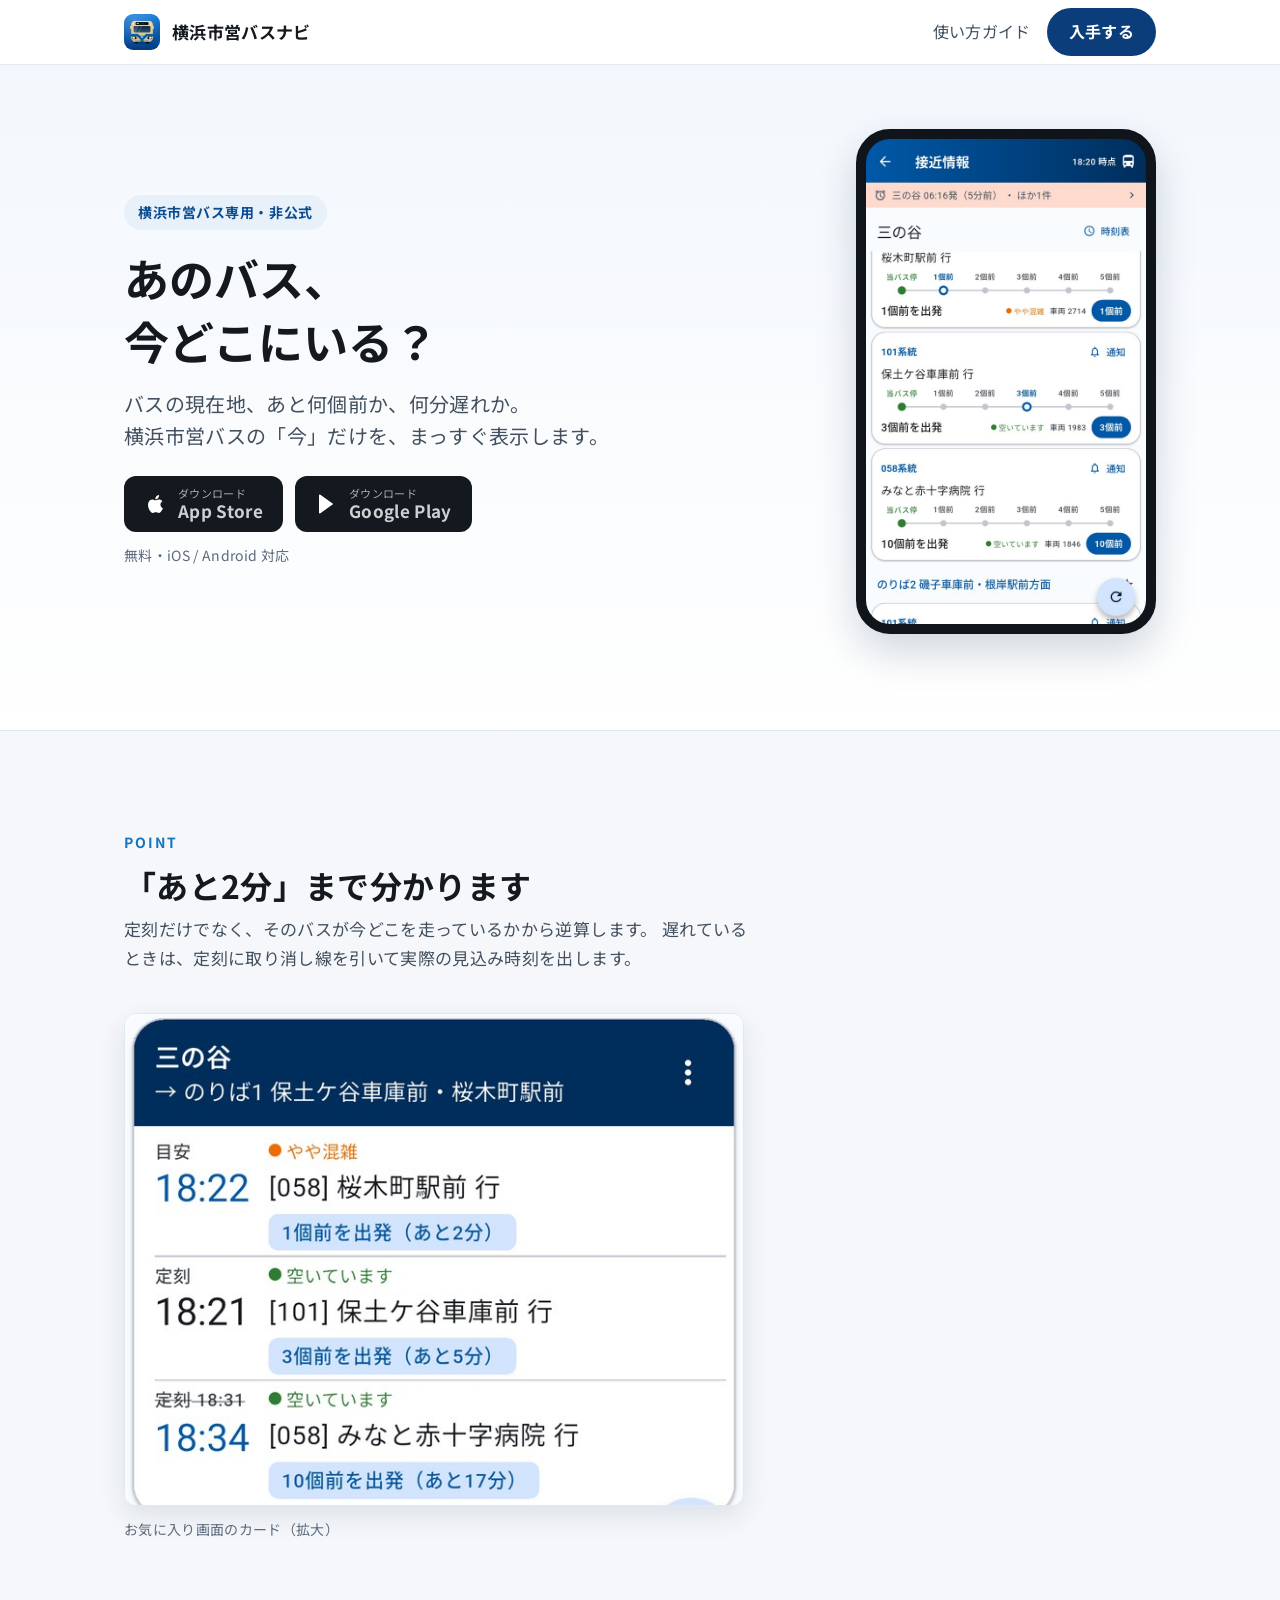
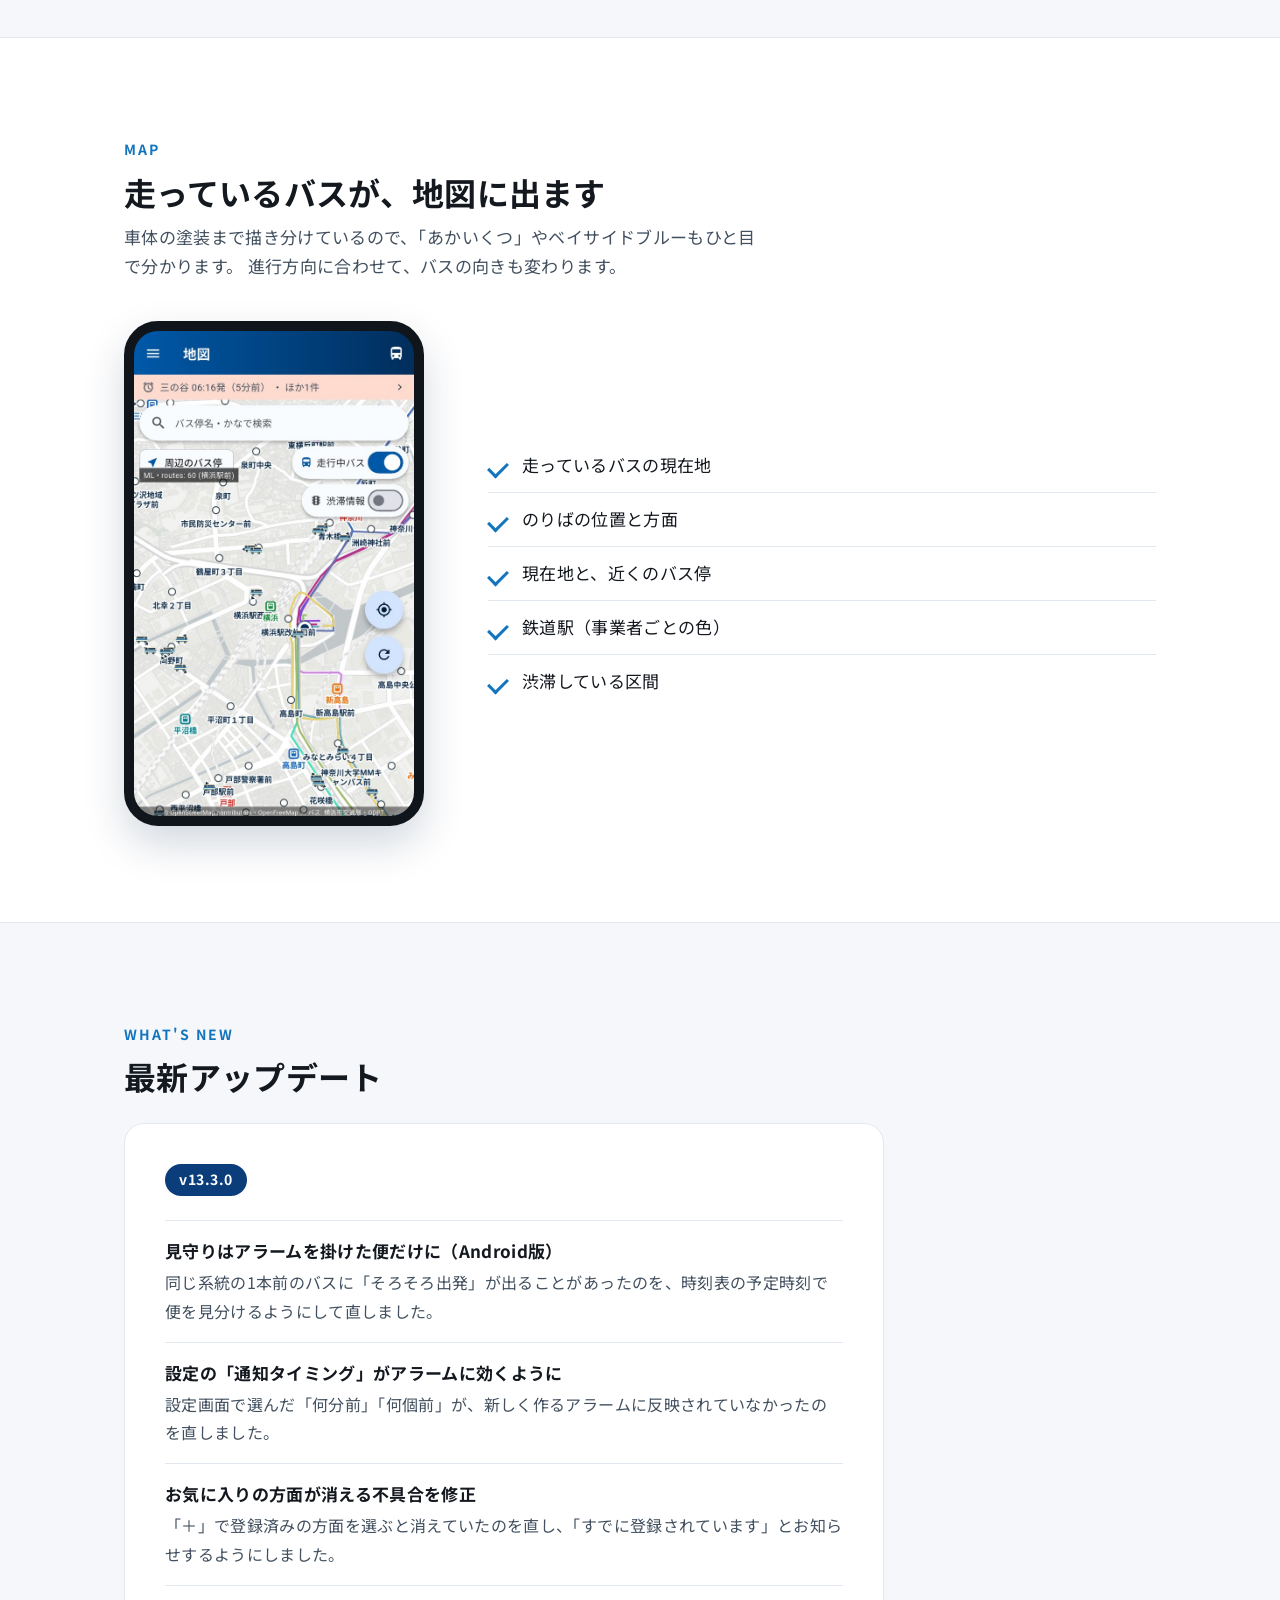
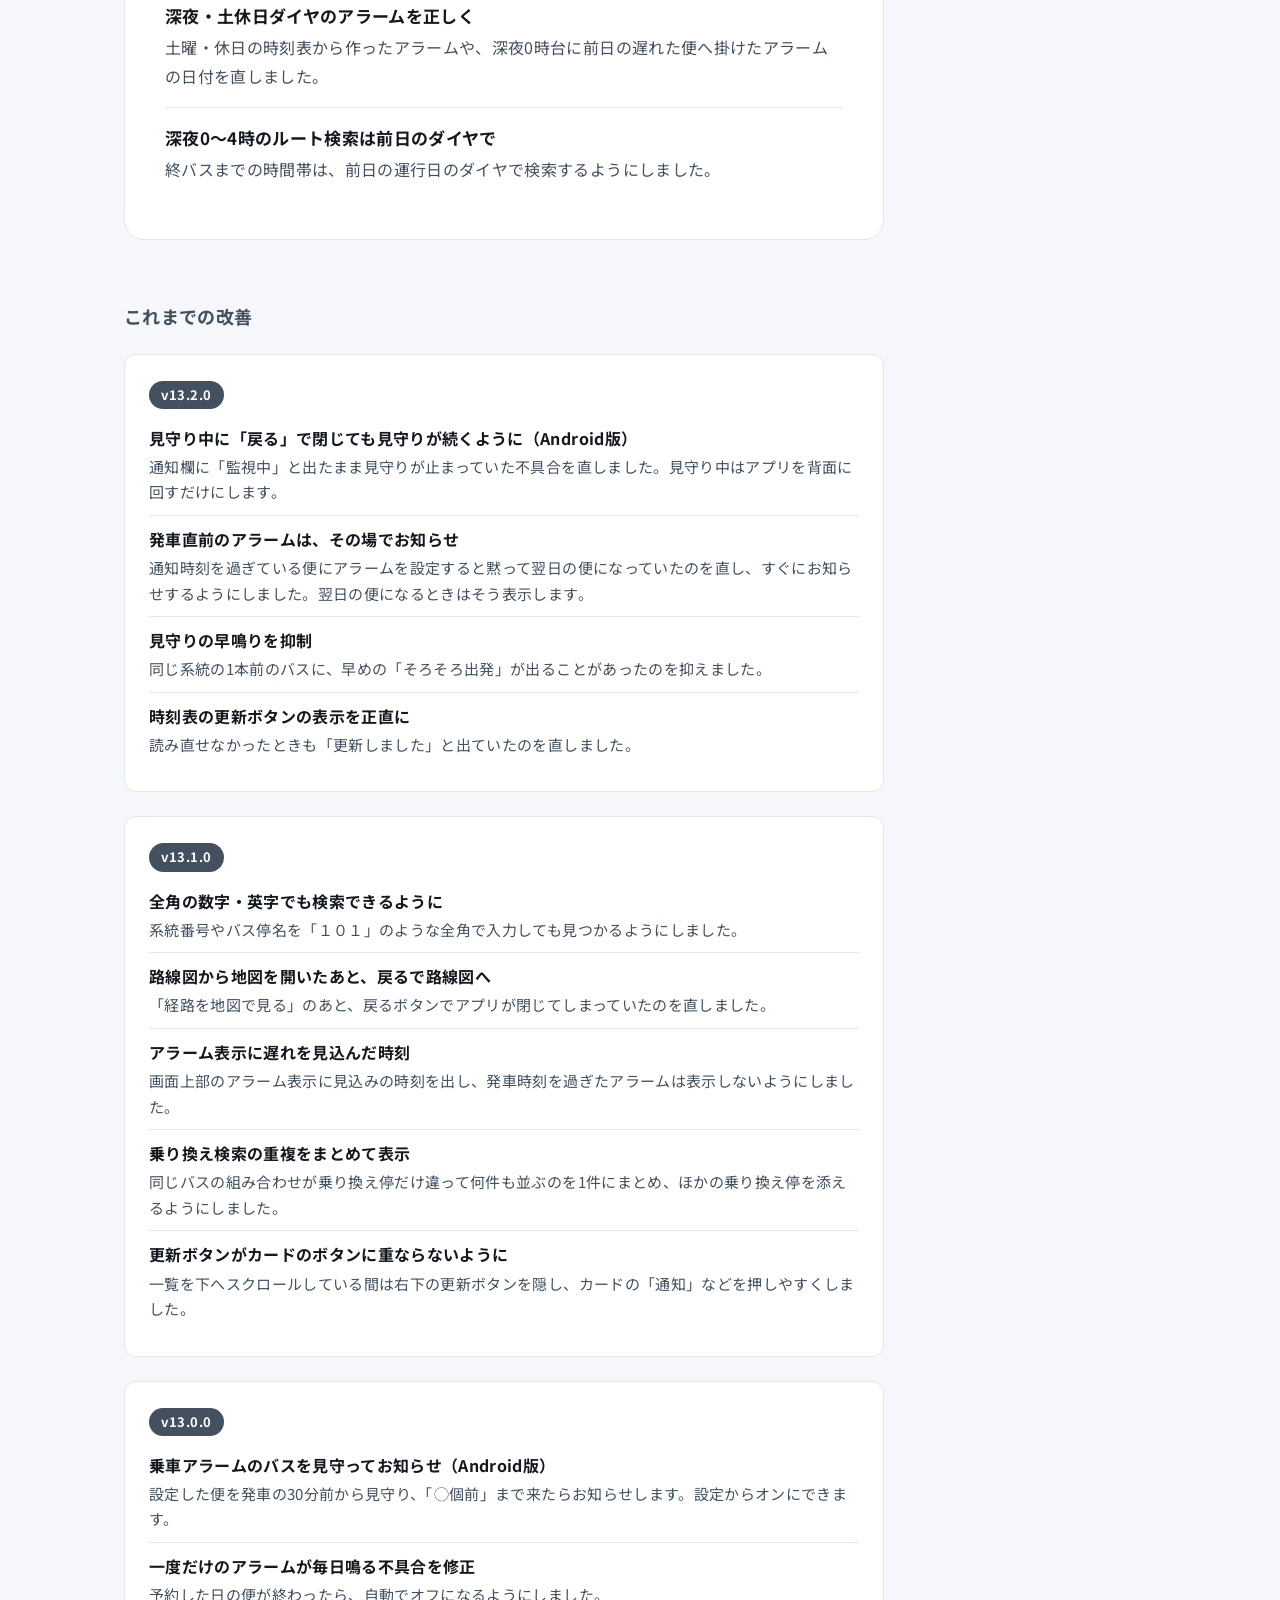
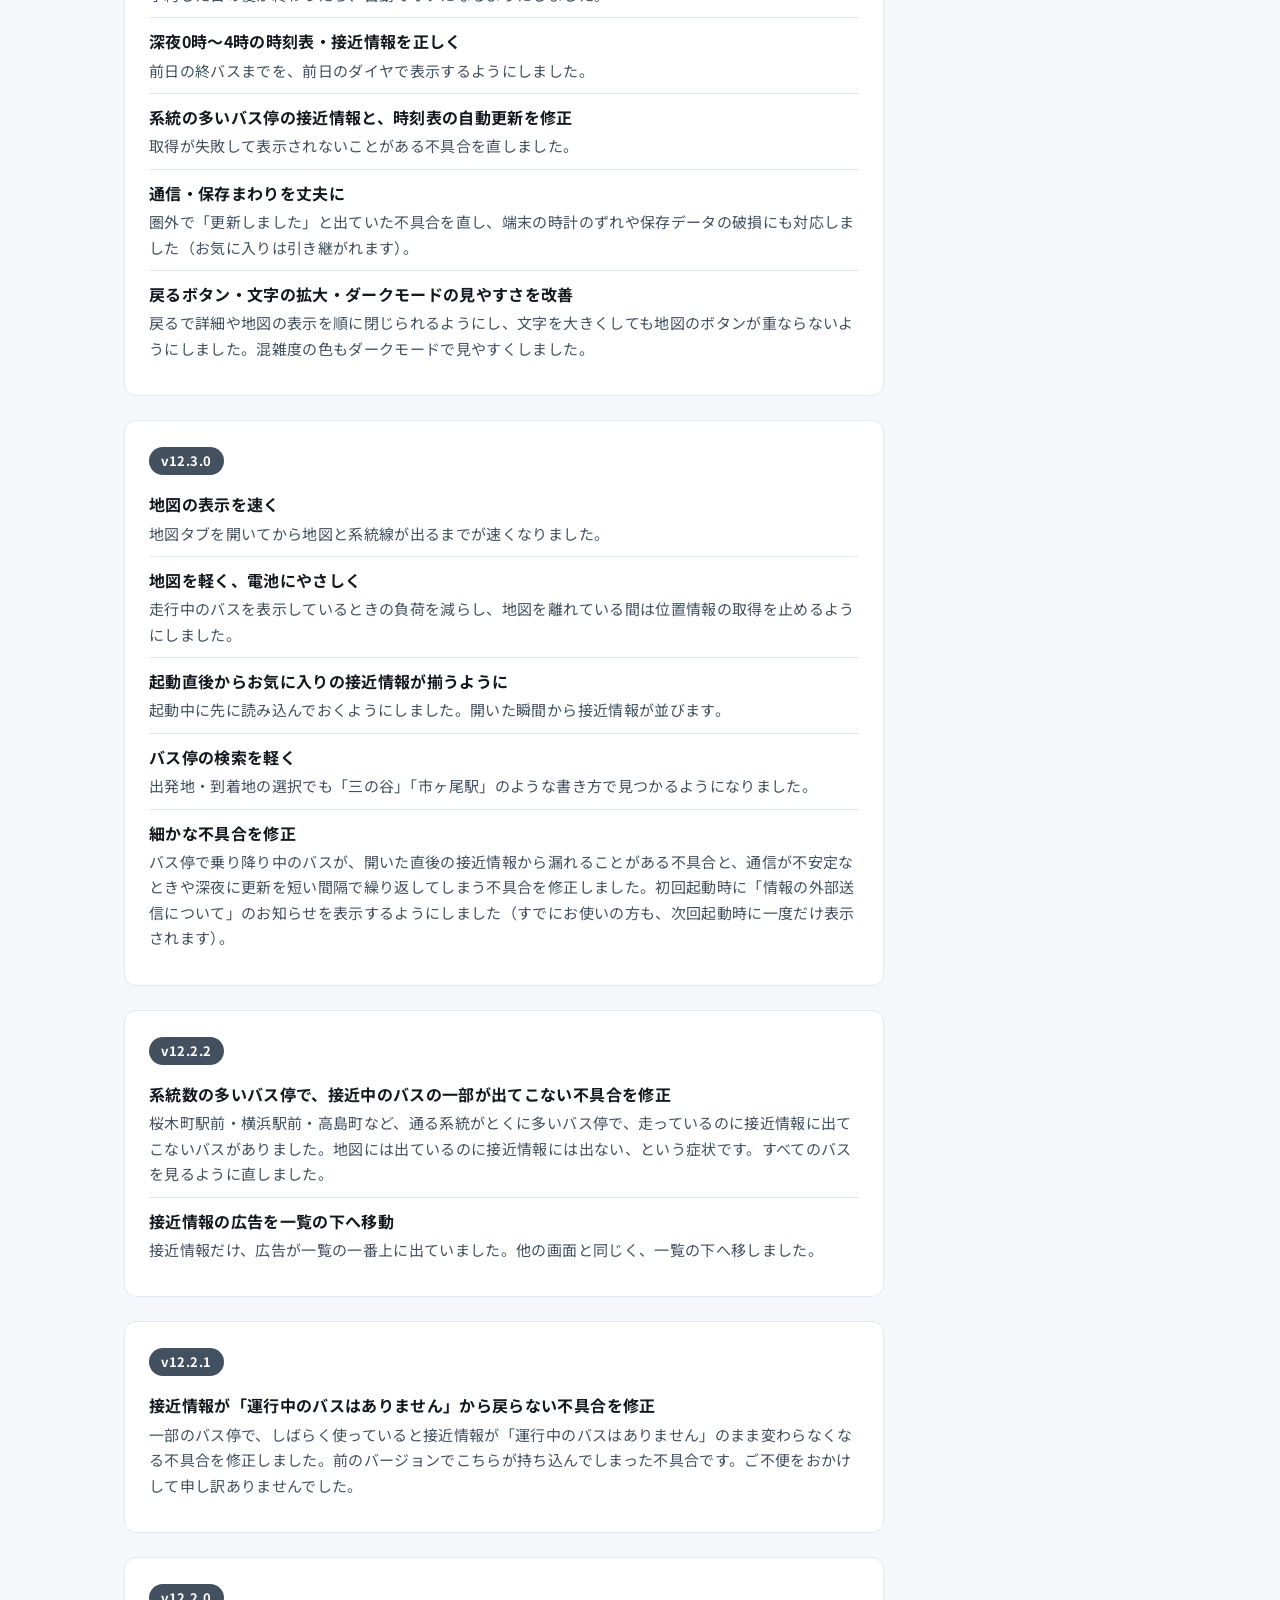
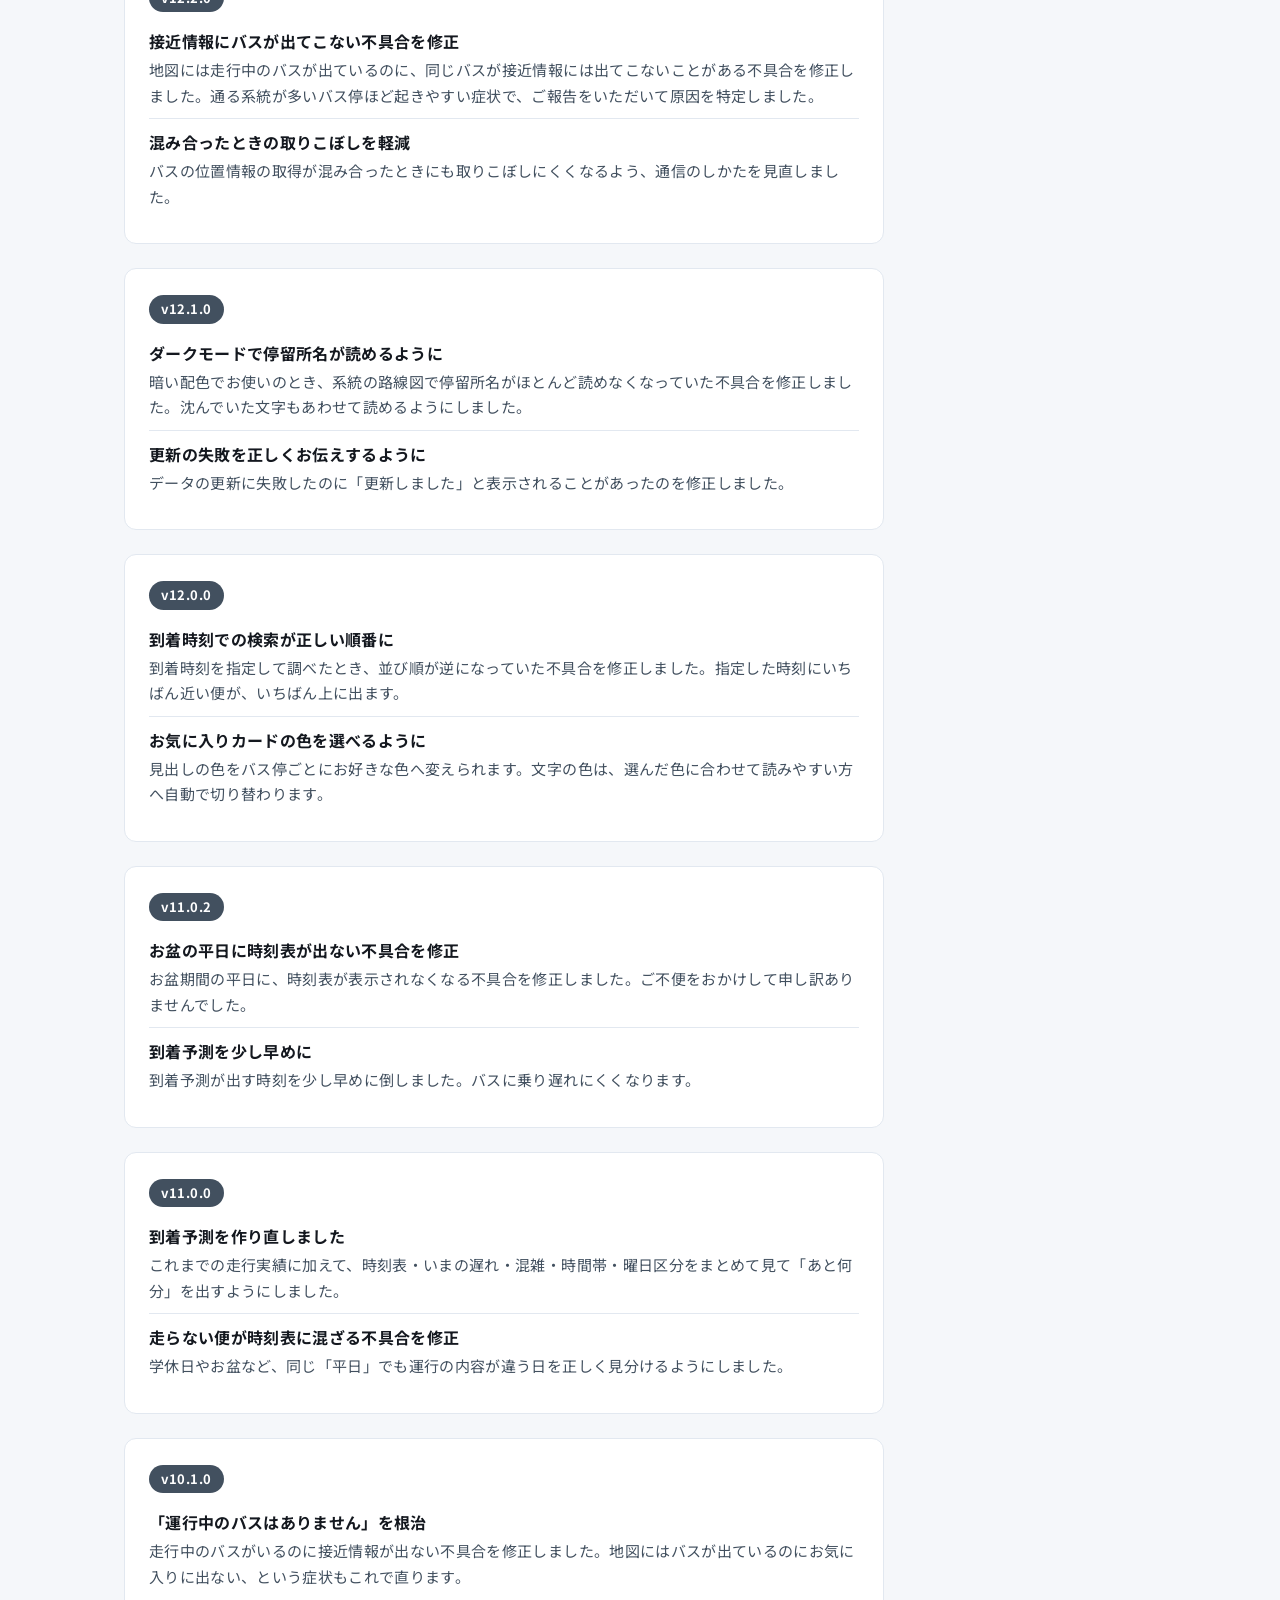
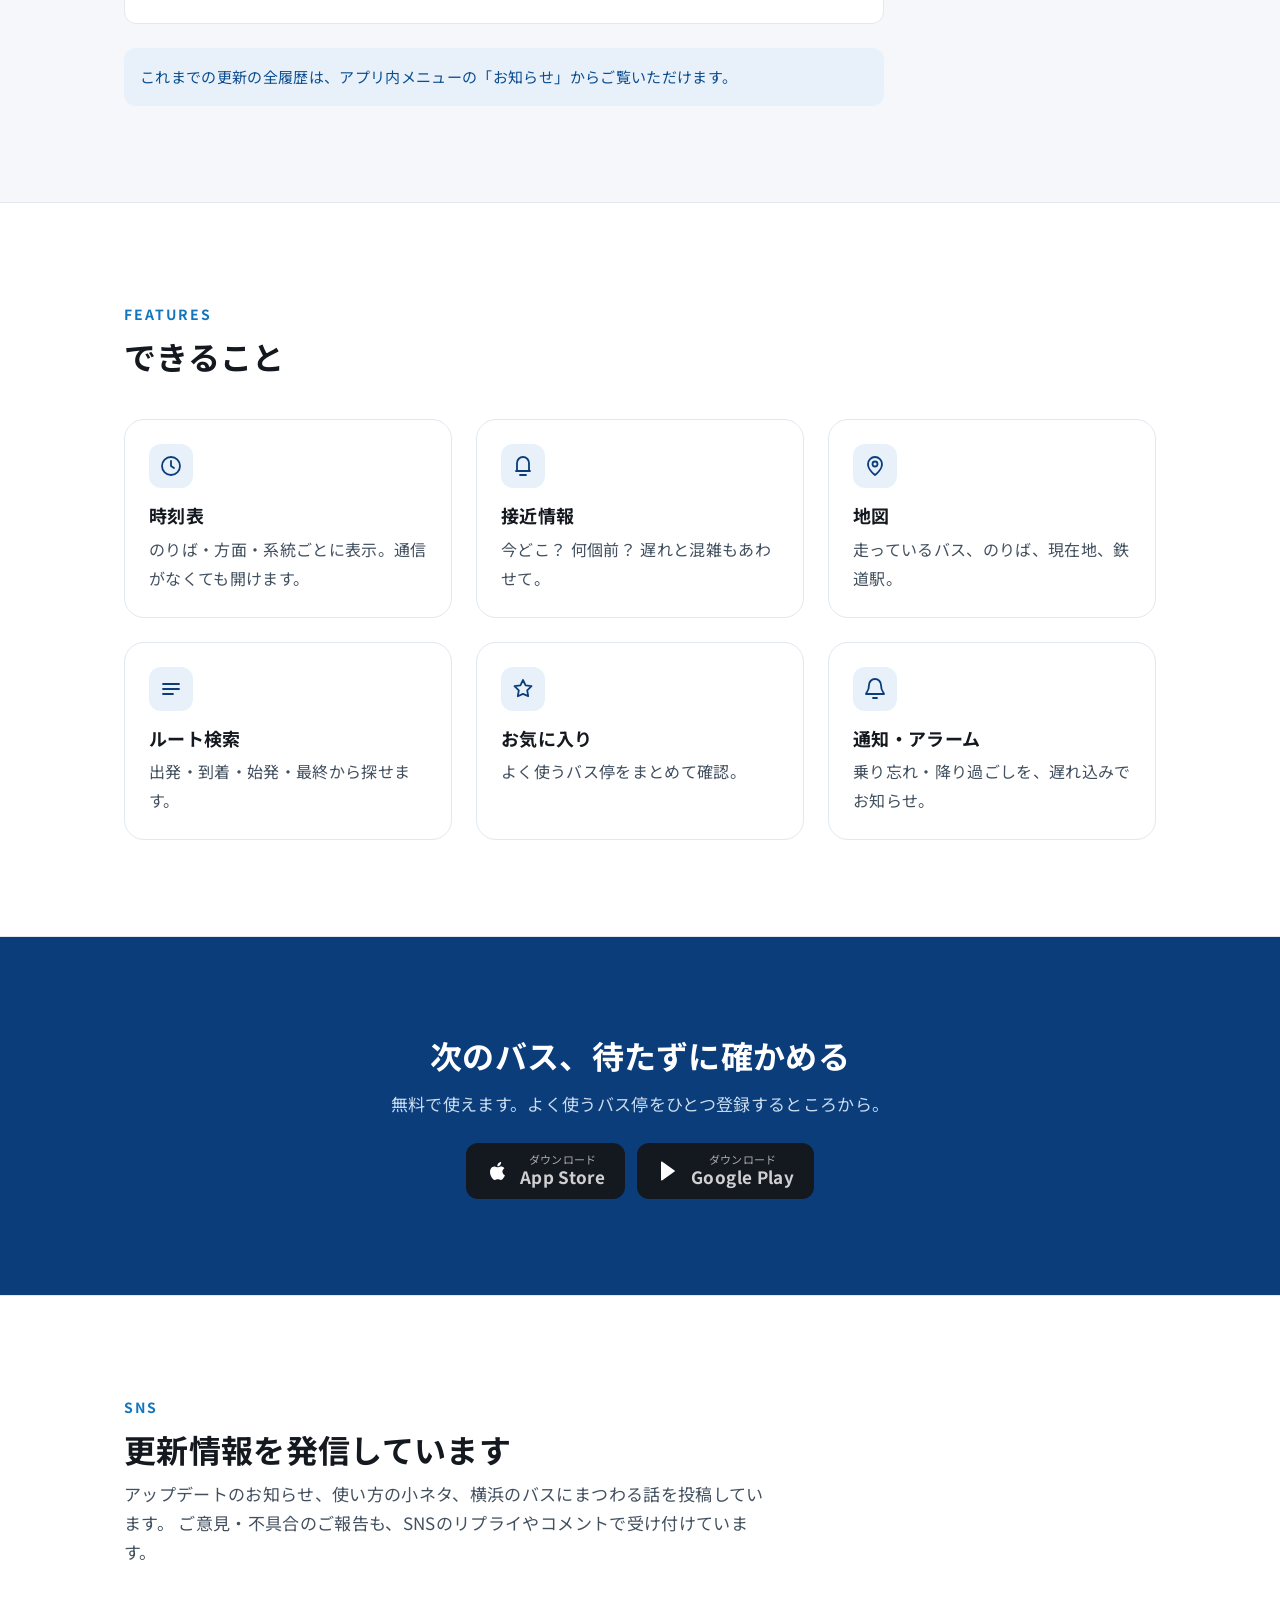
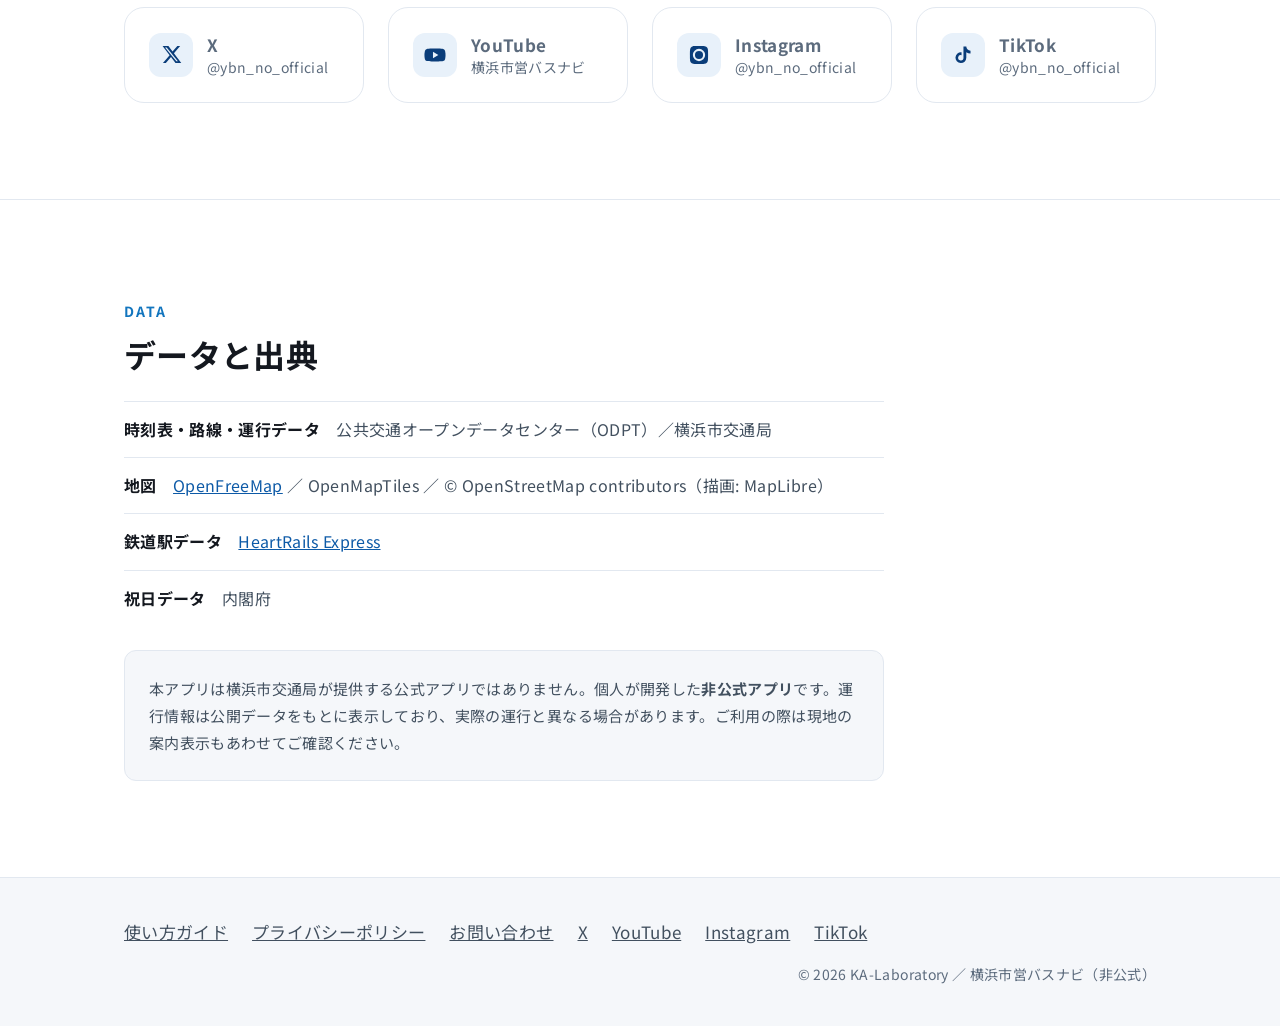
==== yokohamashiei.bus.navi/index.html @ d3100a03 "バスナビのページを /yokohamashiei.bus.navi/ へ移す - yokohamashiei.bus.navi/ に index.html・guide.html・privacy.htm" ====
<!DOCTYPE html>
<html lang="ja">
<head>
<meta charset="utf-8">
<meta name="viewport" content="width=device-width, initial-scale=1">
<title>横浜市営バスナビ（非公式）｜時刻表・接近情報・ルート検索</title>
<meta name="description" content="横浜市営バスに特化した非公式バスナビ。バスが今どこにいるか、あと何個前か、何分遅れかがひと目で分かります。時刻表・接近情報・ルート検索・地図・通知。iOS / Android 対応・無料。">
<meta name="theme-color" content="#0a3d7a">
<meta property="og:type" content="website">
<meta property="og:title" content="横浜市営バスナビ（非公式）">
<meta property="og:description" content="バスが今どこにいるか、あと何個前か、何分遅れか。横浜市営バスに特化した非公式バスナビ。">
<meta property="og:image" content="https://ka-laboratory.github.io/yokohamashiei.bus.navi/icon.png">
<meta property="og:url" content="https://ka-laboratory.github.io/yokohamashiei.bus.navi/">
<link rel="canonical" href="https://ka-laboratory.github.io/yokohamashiei.bus.navi/">
<meta name="twitter:card" content="summary_large_image">
<meta name="twitter:site" content="@ybn_no_official">
<meta name="twitter:title" content="横浜市営バスナビ（非公式）">
<meta name="twitter:description" content="バスが今どこにいるか、あと何個前か、何分遅れか。横浜市営バスに特化した非公式バスナビ。">
<meta name="twitter:image" content="https://ka-laboratory.github.io/yokohamashiei.bus.navi/icon.png">
<link rel="icon" href="icon.png">
<link rel="preconnect" href="https://fonts.googleapis.com">
<link rel="preconnect" href="https://fonts.gstatic.com" crossorigin>
<link href="https://fonts.googleapis.com/css2?family=Noto+Sans+JP:wght@400;700&display=swap" rel="stylesheet">
<style>
:root{
  --navy:#0a3d7a; --navy-d:#062a56; --blue:#1275be; --blue-l:#e8f1fa;
  --cream:#ecdeb6; --amber:#c47a10;
  /* --ink-3 は 14px の補助テキストに使う。#6b7a8c だと薄い背景の上で
     コントラスト比 4.09〜4.39 にしかならず WCAG AA(4.5:1) を満たさなかった。 */
  --ink:#14181f; --ink-2:#42505f; --ink-3:#5c6b7d;
  --bg:#ffffff; --bg-2:#f5f7fa; --line:#e2e8f0;
  --s1:8px; --s2:16px; --s3:24px; --s4:40px; --s5:64px; --s6:96px;
  --r:12px; --r-lg:20px;
  --wrap:1080px;
}
*{box-sizing:border-box;}
html{-webkit-text-size-adjust:100%;}
body{
  margin:0; background:var(--bg); color:var(--ink);
  font-family:'Noto Sans JP',-apple-system,BlinkMacSystemFont,'Hiragino Sans','Yu Gothic UI',sans-serif;
  font-size:17px; line-height:1.7; letter-spacing:.02em;
  font-feature-settings:'palt' 0;
}
img{max-width:100%; height:auto; display:block;}
a{color:#0d5aa7;}
.wrap{max-width:var(--wrap); margin-inline:auto; padding-inline:var(--s3);}
.skip{position:absolute; left:-9999px;}
.skip:focus{left:8px; top:8px; z-index:99; background:#fff; padding:12px 16px; border-radius:8px;}

h1,h2,h3{line-height:1.4; letter-spacing:.01em; margin:0;}
h2{font-size:32px;}
h3{font-size:20px; letter-spacing:.02em;}
p{margin:0;}
.lede{color:var(--ink-2); font-size:17px;}
.eyebrow{
  display:inline-block; font-size:14px; font-weight:700; letter-spacing:.14em;
  color:var(--blue); margin-bottom:var(--s1);
}
section{padding-block:var(--s6);}
section+section{border-top:1px solid var(--line);}

/* header */
.bar{
  position:sticky; top:0; z-index:50; background:rgba(255,255,255,.92);
  backdrop-filter:saturate(180%) blur(12px); border-bottom:1px solid var(--line);
}
.bar .wrap{display:flex; align-items:center; gap:12px; height:64px;}
.bar img{width:36px; height:36px; border-radius:9px;}
.bar b{font-size:17px; letter-spacing:.02em;}
.bar nav{margin-left:auto; display:flex; align-items:center; gap:var(--s2);}
/* :not(.btn) が要る。これが無いと `.bar nav a`（詳細度0,1,2）が
   `.btn`（0,1,0）に勝ってしまい、ボタンの文字が灰色になって
   濃紺の上でコントラスト比1.6:1まで落ちる（読めない＝無効に見える）。 */
.bar nav a:not(.btn){color:var(--ink-2); text-decoration:none; font-size:16px;}
.bar nav a:not(.btn):hover{text-decoration:underline;}
.btn{
  display:inline-flex; align-items:center; justify-content:center; gap:8px;
  min-height:48px; padding:0 22px; border-radius:999px;
  background:var(--navy); color:#fff; text-decoration:none;
  font-weight:700; font-size:16px; letter-spacing:.02em;
}
.btn:hover{background:var(--navy-d);}
.btn.ghost{background:#fff; color:var(--navy); border:2px solid var(--navy);}
.btn.ghost:hover{background:var(--blue-l);}

/* hero */
.hero{background:linear-gradient(180deg,#f3f7fc 0%,#ffffff 100%); padding-block:var(--s5) var(--s6);}
.hero .wrap{display:grid; grid-template-columns:1fr 300px; gap:var(--s5); align-items:center;}
.hero h1{font-size:45px; letter-spacing:0; margin-bottom:var(--s2);}
.hero .sub{font-size:20px; color:var(--ink-2); line-height:1.6;}
.tag{
  display:inline-block; margin-bottom:var(--s2); padding:6px 14px; border-radius:999px;
  background:var(--blue-l); color:#0b4d8f; font-size:14px; font-weight:700; letter-spacing:.04em;
}
.cta{display:flex; flex-wrap:wrap; gap:12px; margin-top:var(--s3);}
.store{
  display:inline-flex; align-items:center; gap:10px; min-height:56px; padding:0 20px;
  background:var(--ink); color:#fff; border-radius:12px; text-decoration:none;
}
.store svg{width:24px; height:24px; fill:currentColor; flex:none;}
.store span{display:block; font-size:11px; opacity:.8; line-height:1.2;}
.store strong{display:block; font-size:17px; line-height:1.3; letter-spacing:.02em;}
.free{margin-top:12px; color:var(--ink-3); font-size:14px;}

/* phone */
.phone{
  border:10px solid #10151c; border-radius:34px; overflow:hidden;
  box-shadow:0 18px 40px rgba(10,40,80,.18); background:#10151c;
}
.phone img{width:100%;}

/* proof (card close-up) */
.proof{background:var(--bg-2);}
.card-shot{margin:var(--s4) 0 0; max-width:620px;}
.card-shot img{border-radius:var(--r); border:1px solid var(--line); box-shadow:0 10px 28px rgba(10,40,80,.10);}
.card-shot figcaption{margin-top:12px; color:var(--ink-3); font-size:14px;}

/* map row */
.map-row{display:grid; grid-template-columns:300px 1fr; gap:var(--s5); align-items:center; margin-top:var(--s4);}
.ticks{margin:0; padding:0; list-style:none;}
.ticks li{position:relative; padding:12px 0 12px 34px; border-bottom:1px solid var(--line); font-size:17px;}
.ticks li:last-child{border-bottom:0;}
.ticks li::before{
  content:''; position:absolute; left:4px; top:19px; width:9px; height:16px;
  border-right:3px solid var(--blue); border-bottom:3px solid var(--blue);
  transform:rotate(45deg);
}

/* new */
.new{background:var(--bg-2);}
.new .card{
  background:#fff; border:1px solid var(--line); border-radius:var(--r-lg);
  padding:var(--s4); max-width:760px;
}
.ver{
  display:inline-block; background:var(--navy); color:#fff; border-radius:999px;
  padding:4px 14px; font-size:14px; font-weight:700; letter-spacing:.04em;
}
.new ul{margin:var(--s3) 0 0; padding:0; list-style:none;}
.new li{padding:var(--s2) 0; border-top:1px solid var(--line);}
.new li b{display:block; font-size:17px; margin-bottom:2px;}
.new li span{color:var(--ink-2); font-size:16px;}
.note{
  margin-top:var(--s3); padding:var(--s2); border-radius:var(--r);
  background:var(--blue-l); color:#0b4d8f; font-size:15px; line-height:1.7;
}

/* past releases — 最新より一段弱く見せる（余白と文字サイズで階層をつくる） */
.past-h{margin:var(--s5) 0 var(--s3); font-size:18px; color:var(--ink-2);}
.past{display:grid; gap:var(--s3); max-width:760px;}
.past-item{background:#fff; border:1px solid var(--line); border-radius:var(--r); padding:var(--s3);}
.ver-sm{font-size:13px; padding:3px 12px; background:var(--ink-2);}
.past ul{margin:var(--s2) 0 0; padding:0; list-style:none;}
.past li{padding:10px 0; border-top:1px solid var(--line);}
.past li:first-child{border-top:0; padding-top:0;}
.past li b{display:block; font-size:16px;}
.past li span{display:block; color:var(--ink-2); font-size:15px; line-height:1.7; margin-top:2px;}

/* features */
.feats{display:grid; grid-template-columns:repeat(3,1fr); gap:var(--s3); margin-top:var(--s4);}
.feat{border:1px solid var(--line); border-radius:var(--r-lg); padding:var(--s3);}
.feat .ic{
  width:44px; height:44px; border-radius:12px; background:var(--blue-l);
  display:grid; place-items:center; margin-bottom:12px;
}
.feat svg{width:24px; height:24px; fill:none; stroke:var(--navy); stroke-width:1.8;
  stroke-linecap:round; stroke-linejoin:round;}
.feat b{display:block; font-size:18px; margin-bottom:4px;}
.feat span{color:var(--ink-2); font-size:16px; line-height:1.7;}

/* sns — auto-fit にしてあるので専用のメディアクエリは要らない
   （4→2→1 列に自然に折り返す）。 */
.sns{
  display:grid; grid-template-columns:repeat(auto-fit,minmax(230px,1fr));
  gap:var(--s3); margin-top:var(--s4);
}
.sns a{
  display:flex; align-items:center; gap:14px; min-height:88px;
  border:1px solid var(--line); border-radius:var(--r-lg); padding:var(--s3);
  background:#fff; text-decoration:none; color:var(--ink);
}
.sns a:hover{background:var(--blue-l); border-color:var(--navy);}
.sns .ic{
  width:44px; height:44px; border-radius:12px; background:var(--blue-l);
  display:grid; place-items:center; flex:none;
}
.sns a:hover .ic{background:#fff;}
.sns svg{width:22px; height:22px; fill:var(--navy);}
.sns b{display:block; font-size:17px; letter-spacing:.02em;}
.sns span{display:block; color:var(--ink-3); font-size:14px; line-height:1.5;}

/* closing cta */
.closing{background:var(--navy); color:#fff; text-align:center;}
.closing h2{font-size:32px;}
.closing .lede{color:#c9dcf0;}

/* data */
.data ul{margin:var(--s3) 0 0; padding:0; list-style:none; max-width:760px;}
.data li{padding:14px 0; border-top:1px solid var(--line); color:var(--ink-2); font-size:16px;}
.data li b{color:var(--ink); font-weight:700;}

.disclaimer{
  margin-top:var(--s3); padding:var(--s3); border-radius:var(--r);
  border:1px solid var(--line); background:var(--bg-2);
  color:var(--ink-2); font-size:15px; line-height:1.8; max-width:760px;
}
footer{background:var(--bg-2); border-top:1px solid var(--line); padding-block:var(--s4);}
footer .wrap{display:flex; flex-wrap:wrap; gap:var(--s2) var(--s3); align-items:center;}
footer a{color:var(--ink-2);}
footer small{color:var(--ink-3); margin-left:auto; font-size:14px;}

@media (max-width:860px){
  body{font-size:16px;}
  h2{font-size:26px;}
  section{padding-block:var(--s5);}
  .hero .wrap{grid-template-columns:1fr; gap:var(--s4);}
  .hero h1{font-size:32px;}
  .hero .sub{font-size:17px;}
  .hero .phone{max-width:280px; margin-inline:auto;}
  .feats{grid-template-columns:1fr;}
  .map-row{grid-template-columns:1fr; gap:var(--s3);}
  .map-row .phone{max-width:280px; margin-inline:auto;}
  .bar nav a.hide-sm{display:none;}
  .new .card{padding:var(--s3);}
  footer small{margin-left:0; width:100%;}
}
/* フェードは「JSが動いたときだけ」の上乗せにする。
   最初から opacity:0 にすると、JSが失敗した端末で中身が永久に見えなくなる。 */
@media (prefers-reduced-motion:no-preference){
  html.js .reveal{opacity:0; transform:translateY(12px); transition:opacity .5s ease, transform .5s ease;}
  html.js .reveal.in{opacity:1; transform:none;}
}
</style>
</head>
<body>
<a class="skip" href="#main">本文へ移動</a>

<header class="bar">
  <div class="wrap">
    <img src="icon.png" alt="">
    <b>横浜市営バスナビ</b>
    <nav>
      <a class="hide-sm" href="guide.html">使い方ガイド</a>
      <a class="btn" href="#get">入手する</a>
    </nav>
  </div>
</header>

<main id="main">

<section class="hero">
  <div class="wrap">
    <div>
      <span class="tag">横浜市営バス専用・非公式</span>
      <h1>あのバス、<br>今どこにいる？</h1>
      <p class="sub">バスの現在地、あと何個前か、何分遅れか。<br>横浜市営バスの「今」だけを、まっすぐ表示します。</p>
      <div class="cta" id="get">
        <a class="store" href="https://apps.apple.com/jp/app/id6786124457">
          <svg viewBox="0 0 24 24"><path d="M16.4 12.7c0-2.3 1.9-3.4 2-3.5-1.1-1.6-2.8-1.8-3.4-1.8-1.4-.1-2.8.9-3.5.9s-1.8-.9-3-.8c-1.5 0-2.9.9-3.7 2.3-1.6 2.7-.4 6.8 1.1 9 .8 1.1 1.7 2.3 2.9 2.2 1.2 0 1.6-.7 3-.7s1.8.7 3 .7c1.3 0 2.1-1.1 2.8-2.2.9-1.3 1.3-2.5 1.3-2.6 0 0-2.5-1-2.5-3.5zM14.2 5.9c.6-.8 1-1.9.9-3-.9 0-2.1.6-2.7 1.4-.6.7-1.1 1.8-1 2.9 1 .1 2.1-.5 2.8-1.3z"/></svg>
          <span class="t"><span>ダウンロード</span><strong>App Store</strong></span>
        </a>
        <a class="store" href="https://play.google.com/store/apps/details?id=com.yokohamashieibusnavi.app">
          <svg viewBox="0 0 24 24"><path d="M4 3.2v17.6c0 .5.5.9 1 .6l12.6-8.8c.4-.3.4-.9 0-1.2L5 2.6c-.5-.3-1 .1-1 .6z"/></svg>
          <span class="t"><span>ダウンロード</span><strong>Google Play</strong></span>
        </a>
      </div>
      <p class="free">無料・iOS / Android 対応</p>
    </div>
    <div class="phone">
      <img src="shots/approach_live.jpg" width="640" height="1108" fetchpriority="high"
           alt="接近情報の画面。三の谷バス停に向かう101系統・058系統のバスが、あと何個前かと混雑状況とともに並んでいる。">
    </div>
  </div>
</section>

<section class="proof">
  <div class="wrap">
    <span class="eyebrow">POINT</span>
    <h2>「あと2分」まで分かります</h2>
    <p class="lede" style="margin-top:8px; max-width:640px;">
      定刻だけでなく、そのバスが今どこを走っているかから逆算します。
      遅れているときは、定刻に取り消し線を引いて実際の見込み時刻を出します。
    </p>
    <figure class="card-shot reveal">
      <img src="shots/favorites.jpg" width="640" height="508"
        alt="お気に入りカードの拡大。目安18時22分の桜木町駅前行きは1個前を出発してあと2分、定刻18時31分のみなと赤十字病院行きは取り消し線が引かれ18時34分と表示されている。">
      <figcaption>お気に入り画面のカード（拡大）</figcaption>
    </figure>
  </div>
</section>

<section>
  <div class="wrap">
    <span class="eyebrow">MAP</span>
    <h2>走っているバスが、地図に出ます</h2>
    <p class="lede" style="margin-top:8px; max-width:640px;">
      車体の塗装まで描き分けているので、「あかいくつ」やベイサイドブルーもひと目で分かります。
      進行方向に合わせて、バスの向きも変わります。
    </p>
    <div class="map-row">
      <div class="phone reveal"><img src="shots/map.jpg" width="640" height="1108"
        alt="地図画面。横浜駅からみなとみらい周辺の地図に、走行中の横浜市営バスが車体の塗装つきで並んでいる。"></div>
      <ul class="ticks">
        <li>走っているバスの現在地</li>
        <li>のりばの位置と方面</li>
        <li>現在地と、近くのバス停</li>
        <li>鉄道駅（事業者ごとの色）</li>
        <li>渋滞している区間</li>
      </ul>
    </div>
  </div>
</section>

<section class="new">
  <div class="wrap">
    <span class="eyebrow">WHAT'S NEW</span>
    <h2>最新アップデート</h2>
    <div class="card reveal" style="margin-top:var(--s3);">
      <span class="ver">v13.3.0</span>
      <ul>
        <li><b>見守りはアラームを掛けた便だけに（Android版）</b><span>同じ系統の1本前のバスに「そろそろ出発」が出ることがあったのを、時刻表の予定時刻で便を見分けるようにして直しました。</span></li>
        <li><b>設定の「通知タイミング」がアラームに効くように</b><span>設定画面で選んだ「何分前」「何個前」が、新しく作るアラームに反映されていなかったのを直しました。</span></li>
        <li><b>お気に入りの方面が消える不具合を修正</b><span>「＋」で登録済みの方面を選ぶと消えていたのを直し、「すでに登録されています」とお知らせするようにしました。</span></li>
        <li><b>深夜・土休日ダイヤのアラームを正しく</b><span>土曜・休日の時刻表から作ったアラームや、深夜0時台に前日の遅れた便へ掛けたアラームの日付を直しました。</span></li>
        <li><b>深夜0〜4時のルート検索は前日のダイヤで</b><span>終バスまでの時間帯は、前日の運行日のダイヤで検索するようにしました。</span></li>
      </ul>
    </div>

    <h3 class="past-h">これまでの改善</h3>
    <div class="past reveal">
      <div class="past-item">
        <span class="ver ver-sm">v13.2.0</span>
        <ul>
          <li><b>見守り中に「戻る」で閉じても見守りが続くように（Android版）</b><span>通知欄に「監視中」と出たまま見守りが止まっていた不具合を直しました。見守り中はアプリを背面に回すだけにします。</span></li>
          <li><b>発車直前のアラームは、その場でお知らせ</b><span>通知時刻を過ぎている便にアラームを設定すると黙って翌日の便になっていたのを直し、すぐにお知らせするようにしました。翌日の便になるときはそう表示します。</span></li>
          <li><b>見守りの早鳴りを抑制</b><span>同じ系統の1本前のバスに、早めの「そろそろ出発」が出ることがあったのを抑えました。</span></li>
          <li><b>時刻表の更新ボタンの表示を正直に</b><span>読み直せなかったときも「更新しました」と出ていたのを直しました。</span></li>
        </ul>
      </div>
      <div class="past-item">
        <span class="ver ver-sm">v13.1.0</span>
        <ul>
          <li><b>全角の数字・英字でも検索できるように</b><span>系統番号やバス停名を「１０１」のような全角で入力しても見つかるようにしました。</span></li>
          <li><b>路線図から地図を開いたあと、戻るで路線図へ</b><span>「経路を地図で見る」のあと、戻るボタンでアプリが閉じてしまっていたのを直しました。</span></li>
          <li><b>アラーム表示に遅れを見込んだ時刻</b><span>画面上部のアラーム表示に見込みの時刻を出し、発車時刻を過ぎたアラームは表示しないようにしました。</span></li>
          <li><b>乗り換え検索の重複をまとめて表示</b><span>同じバスの組み合わせが乗り換え停だけ違って何件も並ぶのを1件にまとめ、ほかの乗り換え停を添えるようにしました。</span></li>
          <li><b>更新ボタンがカードのボタンに重ならないように</b><span>一覧を下へスクロールしている間は右下の更新ボタンを隠し、カードの「通知」などを押しやすくしました。</span></li>
        </ul>
      </div>
      <div class="past-item">
        <span class="ver ver-sm">v13.0.0</span>
        <ul>
          <li><b>乗車アラームのバスを見守ってお知らせ（Android版）</b><span>設定した便を発車の30分前から見守り、「◯個前」まで来たらお知らせします。設定からオンにできます。</span></li>
          <li><b>一度だけのアラームが毎日鳴る不具合を修正</b><span>予約した日の便が終わったら、自動でオフになるようにしました。</span></li>
          <li><b>深夜0時〜4時の時刻表・接近情報を正しく</b><span>前日の終バスまでを、前日のダイヤで表示するようにしました。</span></li>
          <li><b>系統の多いバス停の接近情報と、時刻表の自動更新を修正</b><span>取得が失敗して表示されないことがある不具合を直しました。</span></li>
          <li><b>通信・保存まわりを丈夫に</b><span>圏外で「更新しました」と出ていた不具合を直し、端末の時計のずれや保存データの破損にも対応しました（お気に入りは引き継がれます）。</span></li>
          <li><b>戻るボタン・文字の拡大・ダークモードの見やすさを改善</b><span>戻るで詳細や地図の表示を順に閉じられるようにし、文字を大きくしても地図のボタンが重ならないようにしました。混雑度の色もダークモードで見やすくしました。</span></li>
        </ul>
      </div>
      <div class="past-item">
        <span class="ver ver-sm">v12.3.0</span>
        <ul>
          <li><b>地図の表示を速く</b><span>地図タブを開いてから地図と系統線が出るまでが速くなりました。</span></li>
          <li><b>地図を軽く、電池にやさしく</b><span>走行中のバスを表示しているときの負荷を減らし、地図を離れている間は位置情報の取得を止めるようにしました。</span></li>
          <li><b>起動直後からお気に入りの接近情報が揃うように</b><span>起動中に先に読み込んでおくようにしました。開いた瞬間から接近情報が並びます。</span></li>
          <li><b>バス停の検索を軽く</b><span>出発地・到着地の選択でも「三の谷」「市ヶ尾駅」のような書き方で見つかるようになりました。</span></li>
          <li><b>細かな不具合を修正</b><span>バス停で乗り降り中のバスが、開いた直後の接近情報から漏れることがある不具合と、通信が不安定なときや深夜に更新を短い間隔で繰り返してしまう不具合を修正しました。初回起動時に「情報の外部送信について」のお知らせを表示するようにしました（すでにお使いの方も、次回起動時に一度だけ表示されます）。</span></li>
        </ul>
      </div>
      <div class="past-item">
        <span class="ver ver-sm">v12.2.2</span>
        <ul>
          <li><b>系統数の多いバス停で、接近中のバスの一部が出てこない不具合を修正</b><span>桜木町駅前・横浜駅前・高島町など、通る系統がとくに多いバス停で、走っているのに接近情報に出てこないバスがありました。地図には出ているのに接近情報には出ない、という症状です。すべてのバスを見るように直しました。</span></li>
          <li><b>接近情報の広告を一覧の下へ移動</b><span>接近情報だけ、広告が一覧の一番上に出ていました。他の画面と同じく、一覧の下へ移しました。</span></li>
        </ul>
      </div>
      <div class="past-item">
        <span class="ver ver-sm">v12.2.1</span>
        <ul>
          <li><b>接近情報が「運行中のバスはありません」から戻らない不具合を修正</b><span>一部のバス停で、しばらく使っていると接近情報が「運行中のバスはありません」のまま変わらなくなる不具合を修正しました。前のバージョンでこちらが持ち込んでしまった不具合です。ご不便をおかけして申し訳ありませんでした。</span></li>
        </ul>
      </div>
      <div class="past-item">
        <span class="ver ver-sm">v12.2.0</span>
        <ul>
          <li><b>接近情報にバスが出てこない不具合を修正</b><span>地図には走行中のバスが出ているのに、同じバスが接近情報には出てこないことがある不具合を修正しました。通る系統が多いバス停ほど起きやすい症状で、ご報告をいただいて原因を特定しました。</span></li>
          <li><b>混み合ったときの取りこぼしを軽減</b><span>バスの位置情報の取得が混み合ったときにも取りこぼしにくくなるよう、通信のしかたを見直しました。</span></li>
        </ul>
      </div>
      <div class="past-item">
        <span class="ver ver-sm">v12.1.0</span>
        <ul>
          <li><b>ダークモードで停留所名が読めるように</b><span>暗い配色でお使いのとき、系統の路線図で停留所名がほとんど読めなくなっていた不具合を修正しました。沈んでいた文字もあわせて読めるようにしました。</span></li>
          <li><b>更新の失敗を正しくお伝えするように</b><span>データの更新に失敗したのに「更新しました」と表示されることがあったのを修正しました。</span></li>
        </ul>
      </div>
      <div class="past-item">
        <span class="ver ver-sm">v12.0.0</span>
        <ul>
          <li><b>到着時刻での検索が正しい順番に</b><span>到着時刻を指定して調べたとき、並び順が逆になっていた不具合を修正しました。指定した時刻にいちばん近い便が、いちばん上に出ます。</span></li>
          <li><b>お気に入りカードの色を選べるように</b><span>見出しの色をバス停ごとにお好きな色へ変えられます。文字の色は、選んだ色に合わせて読みやすい方へ自動で切り替わります。</span></li>
        </ul>
      </div>
      <div class="past-item">
        <span class="ver ver-sm">v11.0.2</span>
        <ul>
          <li><b>お盆の平日に時刻表が出ない不具合を修正</b><span>お盆期間の平日に、時刻表が表示されなくなる不具合を修正しました。ご不便をおかけして申し訳ありませんでした。</span></li>
          <li><b>到着予測を少し早めに</b><span>到着予測が出す時刻を少し早めに倒しました。バスに乗り遅れにくくなります。</span></li>
        </ul>
      </div>
      <div class="past-item">
        <span class="ver ver-sm">v11.0.0</span>
        <ul>
          <li><b>到着予測を作り直しました</b><span>これまでの走行実績に加えて、時刻表・いまの遅れ・混雑・時間帯・曜日区分をまとめて見て「あと何分」を出すようにしました。</span></li>
          <li><b>走らない便が時刻表に混ざる不具合を修正</b><span>学休日やお盆など、同じ「平日」でも運行の内容が違う日を正しく見分けるようにしました。</span></li>
        </ul>
      </div>
      <div class="past-item">
        <span class="ver ver-sm">v10.1.0</span>
        <ul>
          <li><b>「運行中のバスはありません」を根治</b><span>走行中のバスがいるのに接近情報が出ない不具合を修正しました。地図にはバスが出ているのにお気に入りに出ない、という症状もこれで直ります。</span></li>
        </ul>
      </div>
    </div>
    <p class="note" style="max-width:760px;">これまでの更新の全履歴は、アプリ内メニューの「お知らせ」からご覧いただけます。</p>
  </div>
</section>

<section>
  <div class="wrap">
    <span class="eyebrow">FEATURES</span>
    <h2>できること</h2>
    <div class="feats">
      <div class="feat reveal"><div class="ic"><svg viewBox="0 0 24 24"><circle cx="12" cy="12" r="9"/><path d="M12 7v5l3 2"/></svg></div><b>時刻表</b><span>のりば・方面・系統ごとに表示。通信がなくても開けます。</span></div>
      <div class="feat reveal"><div class="ic"><svg viewBox="0 0 24 24"><path d="M5 17h14M6 17V9a6 6 0 0 1 12 0v8M9 21h6"/></svg></div><b>接近情報</b><span>今どこ？ 何個前？ 遅れと混雑もあわせて。</span></div>
      <div class="feat reveal"><div class="ic"><svg viewBox="0 0 24 24"><path d="M12 21s-7-5.2-7-11a7 7 0 0 1 14 0c0 5.8-7 11-7 11z"/><circle cx="12" cy="10" r="2.5"/></svg></div><b>地図</b><span>走っているバス、のりば、現在地、鉄道駅。</span></div>
      <div class="feat reveal"><div class="ic"><svg viewBox="0 0 24 24"><path d="M4 7h16M4 12h16M4 17h10"/></svg></div><b>ルート検索</b><span>出発・到着・始発・最終から探せます。</span></div>
      <div class="feat reveal"><div class="ic"><svg viewBox="0 0 24 24"><path d="M12 3l2.6 5.3 5.9.9-4.3 4.1 1 5.8L12 16.9 6.8 19.2l1-5.8L3.5 9.2l5.9-.9z"/></svg></div><b>お気に入り</b><span>よく使うバス停をまとめて確認。</span></div>
      <div class="feat reveal"><div class="ic"><svg viewBox="0 0 24 24"><path d="M18 8a6 6 0 1 0-12 0c0 7-3 7-3 9h18c0-2-3-2-3-9M10 21h4"/></svg></div><b>通知・アラーム</b><span>乗り忘れ・降り過ごしを、遅れ込みでお知らせ。</span></div>
    </div>
  </div>
</section>

<section class="closing">
  <div class="wrap">
    <h2>次のバス、待たずに確かめる</h2>
    <p class="lede" style="margin-top:12px;">無料で使えます。よく使うバス停をひとつ登録するところから。</p>
    <div class="cta" style="justify-content:center; margin-top:var(--s3);">
      <a class="store" href="https://apps.apple.com/jp/app/id6786124457">
        <svg viewBox="0 0 24 24"><path d="M16.4 12.7c0-2.3 1.9-3.4 2-3.5-1.1-1.6-2.8-1.8-3.4-1.8-1.4-.1-2.8.9-3.5.9s-1.8-.9-3-.8c-1.5 0-2.9.9-3.7 2.3-1.6 2.7-.4 6.8 1.1 9 .8 1.1 1.7 2.3 2.9 2.2 1.2 0 1.6-.7 3-.7s1.8.7 3 .7c1.3 0 2.1-1.1 2.8-2.2.9-1.3 1.3-2.5 1.3-2.6 0 0-2.5-1-2.5-3.5zM14.2 5.9c.6-.8 1-1.9.9-3-.9 0-2.1.6-2.7 1.4-.6.7-1.1 1.8-1 2.9 1 .1 2.1-.5 2.8-1.3z"/></svg>
        <span class="t"><span>ダウンロード</span><strong>App Store</strong></span>
      </a>
      <a class="store" href="https://play.google.com/store/apps/details?id=com.yokohamashieibusnavi.app">
        <svg viewBox="0 0 24 24"><path d="M4 3.2v17.6c0 .5.5.9 1 .6l12.6-8.8c.4-.3.4-.9 0-1.2L5 2.6c-.5-.3-1 .1-1 .6z"/></svg>
        <span class="t"><span>ダウンロード</span><strong>Google Play</strong></span>
      </a>
    </div>
  </div>
</section>

<section>
  <div class="wrap">
    <span class="eyebrow">SNS</span>
    <h2>更新情報を発信しています</h2>
    <p class="lede" style="margin-top:8px; max-width:640px;">
      アップデートのお知らせ、使い方の小ネタ、横浜のバスにまつわる話を投稿しています。
      ご意見・不具合のご報告も、SNSのリプライやコメントで受け付けています。
    </p>
    <div class="sns reveal">
      <a href="https://x.com/ybn_no_official" rel="me noopener">
        <span class="ic"><svg viewBox="0 0 24 24" aria-hidden="true"><path d="M18.9 2.3h3.1l-6.8 7.8 8 10.6h-6.3l-4.9-6.4-5.6 6.4H3.2l7.3-8.4L2.8 2.3h6.4l4.5 5.9 5.2-5.9zm-1.1 16.4h1.7L7.3 3.9H5.5l12.3 14.8z"/></svg></span>
        <span><b>X</b><span>@ybn_no_official</span></span>
      </a>
      <a href="https://www.youtube.com/channel/UC0FF5myMKuXSec-K3IkFAyA" rel="noopener">
        <span class="ic"><svg viewBox="0 0 24 24" aria-hidden="true"><path d="M23 7.5a2.9 2.9 0 0 0-2-2.1C19.1 4.9 12 4.9 12 4.9s-7.1 0-8.9.5A2.9 2.9 0 0 0 1 7.5C.5 9.4.5 12 .5 12s0 2.6.5 4.5a2.9 2.9 0 0 0 2.1 2.1c1.8.5 8.9.5 8.9.5s7.1 0 8.9-.5a2.9 2.9 0 0 0 2.1-2.1c.5-1.9.5-4.5.5-4.5s0-2.6-.5-4.5zM9.8 15.5v-7l5.9 3.5-5.9 3.5z"/></svg></span>
        <span><b>YouTube</b><span>横浜市営バスナビ</span></span>
      </a>
      <a href="https://www.instagram.com/ybn_no_official/" rel="noopener">
        <span class="ic"><svg viewBox="0 0 24 24" aria-hidden="true"><path d="M12 2.2c3.2 0 3.6 0 4.9.1 1.2.1 1.8.2 2.2.4.6.2 1 .5 1.4.9.4.4.7.8.9 1.4.2.4.4 1 .4 2.2.1 1.3.1 1.7.1 4.8s0 3.5-.1 4.8c-.1 1.2-.2 1.8-.4 2.2-.2.6-.5 1-.9 1.4-.4.4-.8.7-1.4.9-.4.2-1 .4-2.2.4-1.3.1-1.7.1-4.9.1s-3.6 0-4.9-.1c-1.2-.1-1.8-.2-2.2-.4-.6-.2-1-.5-1.4-.9-.4-.4-.7-.8-.9-1.4-.2-.4-.4-1-.4-2.2-.1-1.3-.1-1.7-.1-4.8s0-3.5.1-4.8c.1-1.2.2-1.8.4-2.2.2-.6.5-1 .9-1.4.4-.4.8-.7 1.4-.9.4-.2 1-.4 2.2-.4 1.3-.1 1.7-.1 4.9-.1zm0 3.1A6.7 6.7 0 1 0 18.7 12 6.7 6.7 0 0 0 12 5.3zm0 11.1A4.4 4.4 0 1 1 16.4 12 4.4 4.4 0 0 1 12 16.4zm6.9-11.3a1.6 1.6 0 1 1-1.6-1.6 1.6 1.6 0 0 1 1.6 1.6z"/></svg></span>
        <span><b>Instagram</b><span>@ybn_no_official</span></span>
      </a>
      <a href="https://www.tiktok.com/@ybn_no_official" rel="noopener">
        <span class="ic"><svg viewBox="0 0 24 24" aria-hidden="true"><path d="M16.8 5.6a4.9 4.9 0 0 1-1.2-2.9h-3.1v12.4a2.9 2.9 0 1 1-2.1-2.8V9.1a5.9 5.9 0 1 0 5.2 5.9V9a7.8 7.8 0 0 0 4.6 1.4V7.3a4.9 4.9 0 0 1-3.4-1.7z"/></svg></span>
        <span><b>TikTok</b><span>@ybn_no_official</span></span>
      </a>
    </div>
  </div>
</section>

<section class="data">
  <div class="wrap">
    <span class="eyebrow">DATA</span>
    <h2>データと出典</h2>
    <ul>
      <li><b>時刻表・路線・運行データ</b>　公共交通オープンデータセンター（ODPT）／横浜市交通局</li>
      <li><b>地図</b>　<a href="https://openfreemap.org/">OpenFreeMap</a> ／ OpenMapTiles ／ © OpenStreetMap contributors（描画: MapLibre）</li>
      <li><b>鉄道駅データ</b>　<a href="https://express.heartrails.com/">HeartRails Express</a></li>
      <li><b>祝日データ</b>　内閣府</li>
    </ul>
    <p class="disclaimer">本アプリは横浜市交通局が提供する公式アプリではありません。個人が開発した<b>非公式アプリ</b>です。運行情報は公開データをもとに表示しており、実際の運行と異なる場合があります。ご利用の際は現地の案内表示もあわせてご確認ください。</p>
  </div>
</section>

</main>

<footer>
  <div class="wrap">
    <a href="guide.html">使い方ガイド</a>
    <a href="privacy.html">プライバシーポリシー</a>
    <a href="mailto:yokohamashiei.bus.navi@gmail.com">お問い合わせ</a>
    <a href="https://x.com/ybn_no_official" rel="me noopener">X</a>
    <a href="https://www.youtube.com/channel/UC0FF5myMKuXSec-K3IkFAyA" rel="noopener">YouTube</a>
    <a href="https://www.instagram.com/ybn_no_official/" rel="noopener">Instagram</a>
    <a href="https://www.tiktok.com/@ybn_no_official" rel="noopener">TikTok</a>
    <small>© 2026 KA-Laboratory ／ 横浜市営バスナビ（非公式）</small>
  </div>
</footer>

<script>
// フェードは上乗せの演出。IntersectionObserver が使えない/動きを減らす設定の
// 環境では、何もせずそのまま表示する（中身が見えなくならないことを優先）。
(function () {
  var reduce = window.matchMedia('(prefers-reduced-motion: reduce)').matches;
  if (reduce || !('IntersectionObserver' in window)) return;
  document.documentElement.classList.add('js');
  var io = new IntersectionObserver(function (es) {
    es.forEach(function (e) {
      if (e.isIntersecting) { e.target.classList.add('in'); io.unobserve(e.target); }
    });
  }, { rootMargin: '0px 0px -10% 0px' });
  document.querySelectorAll('.reveal').forEach(function (el) { io.observe(el); });
})();
</script>
</body>
</html>
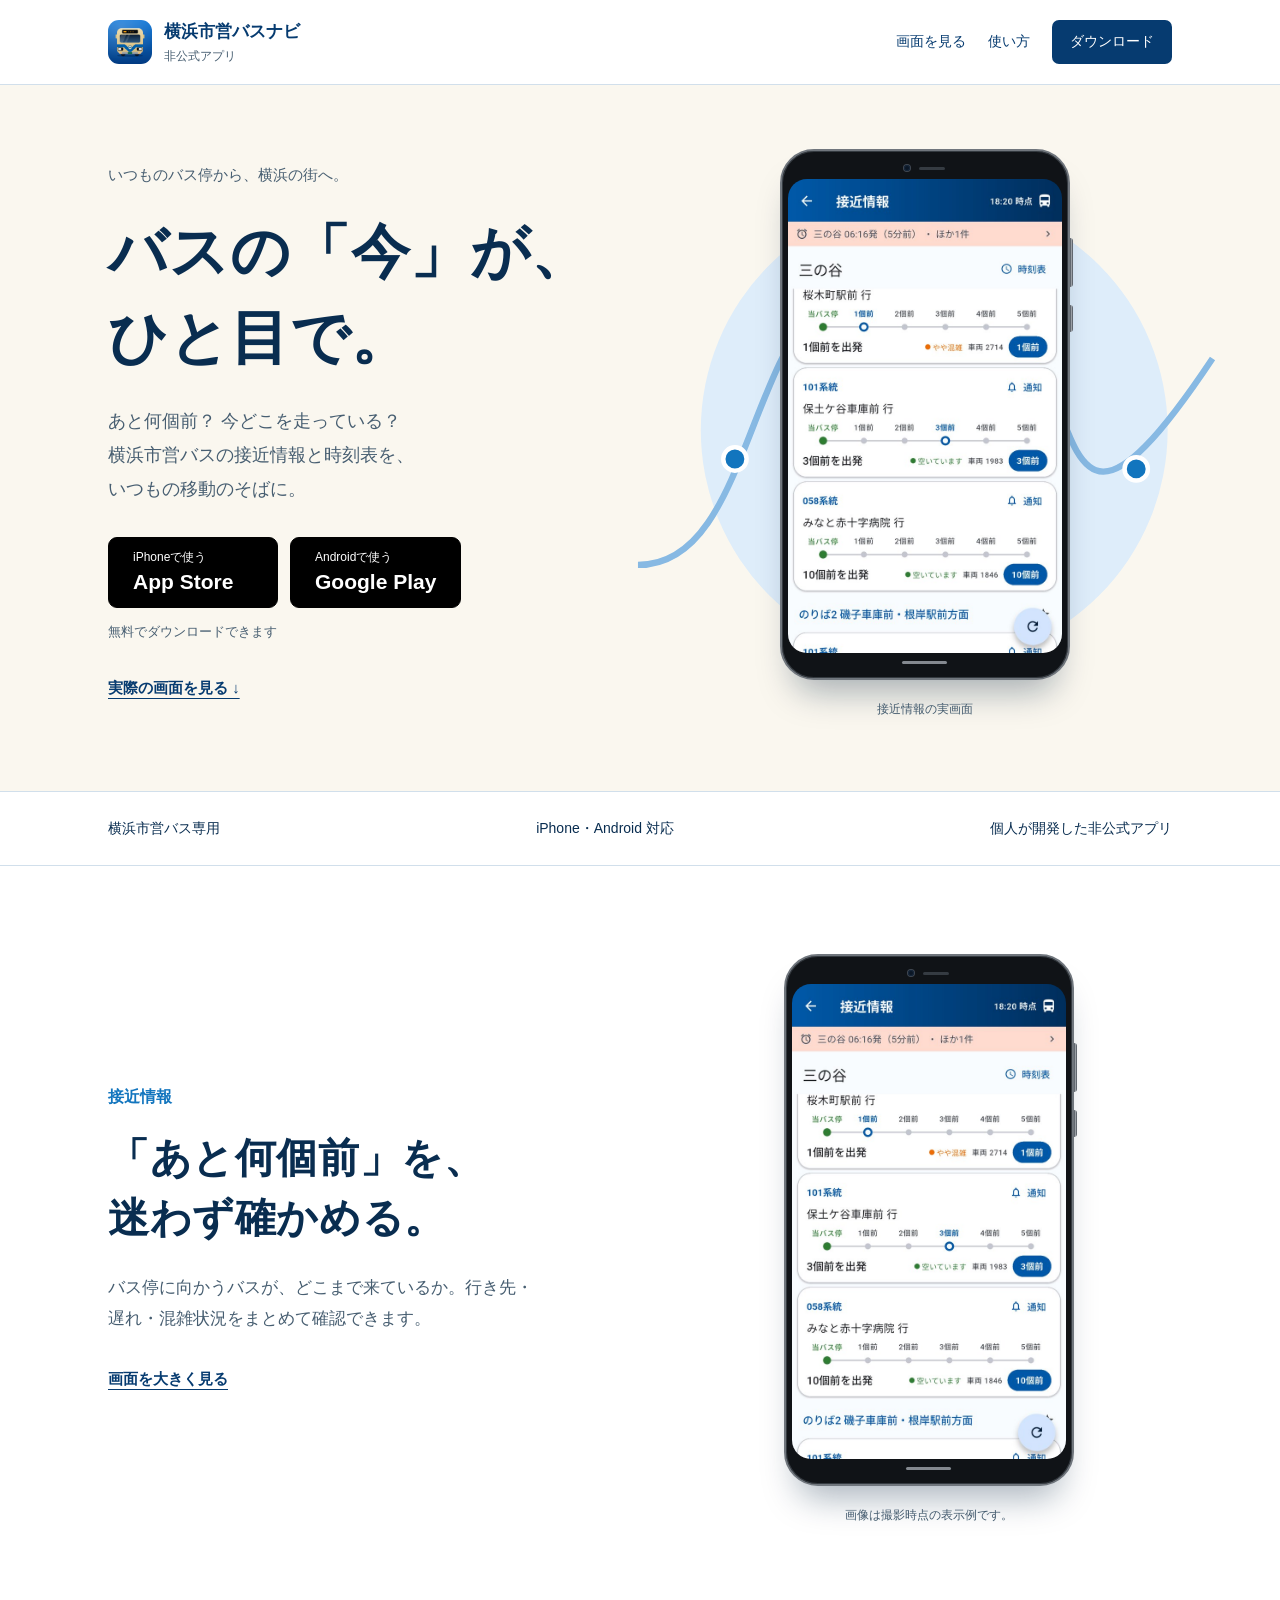
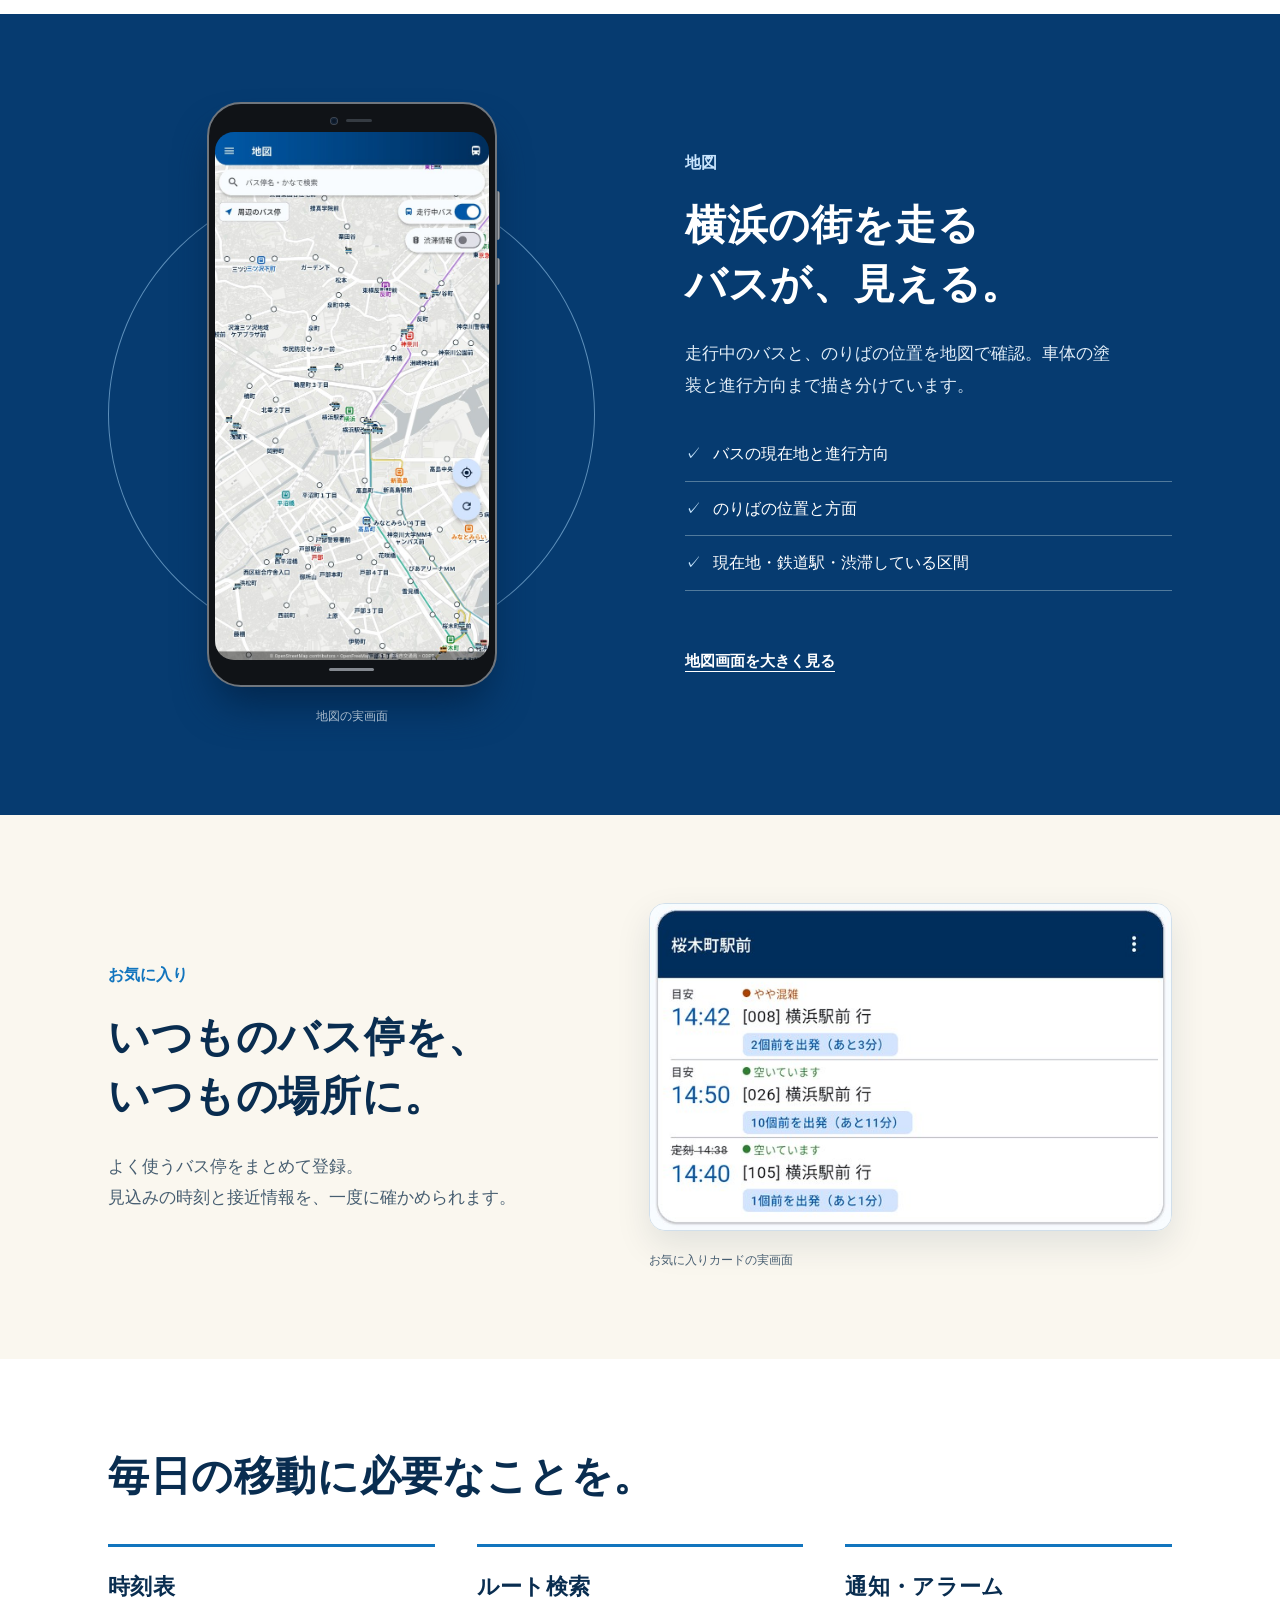
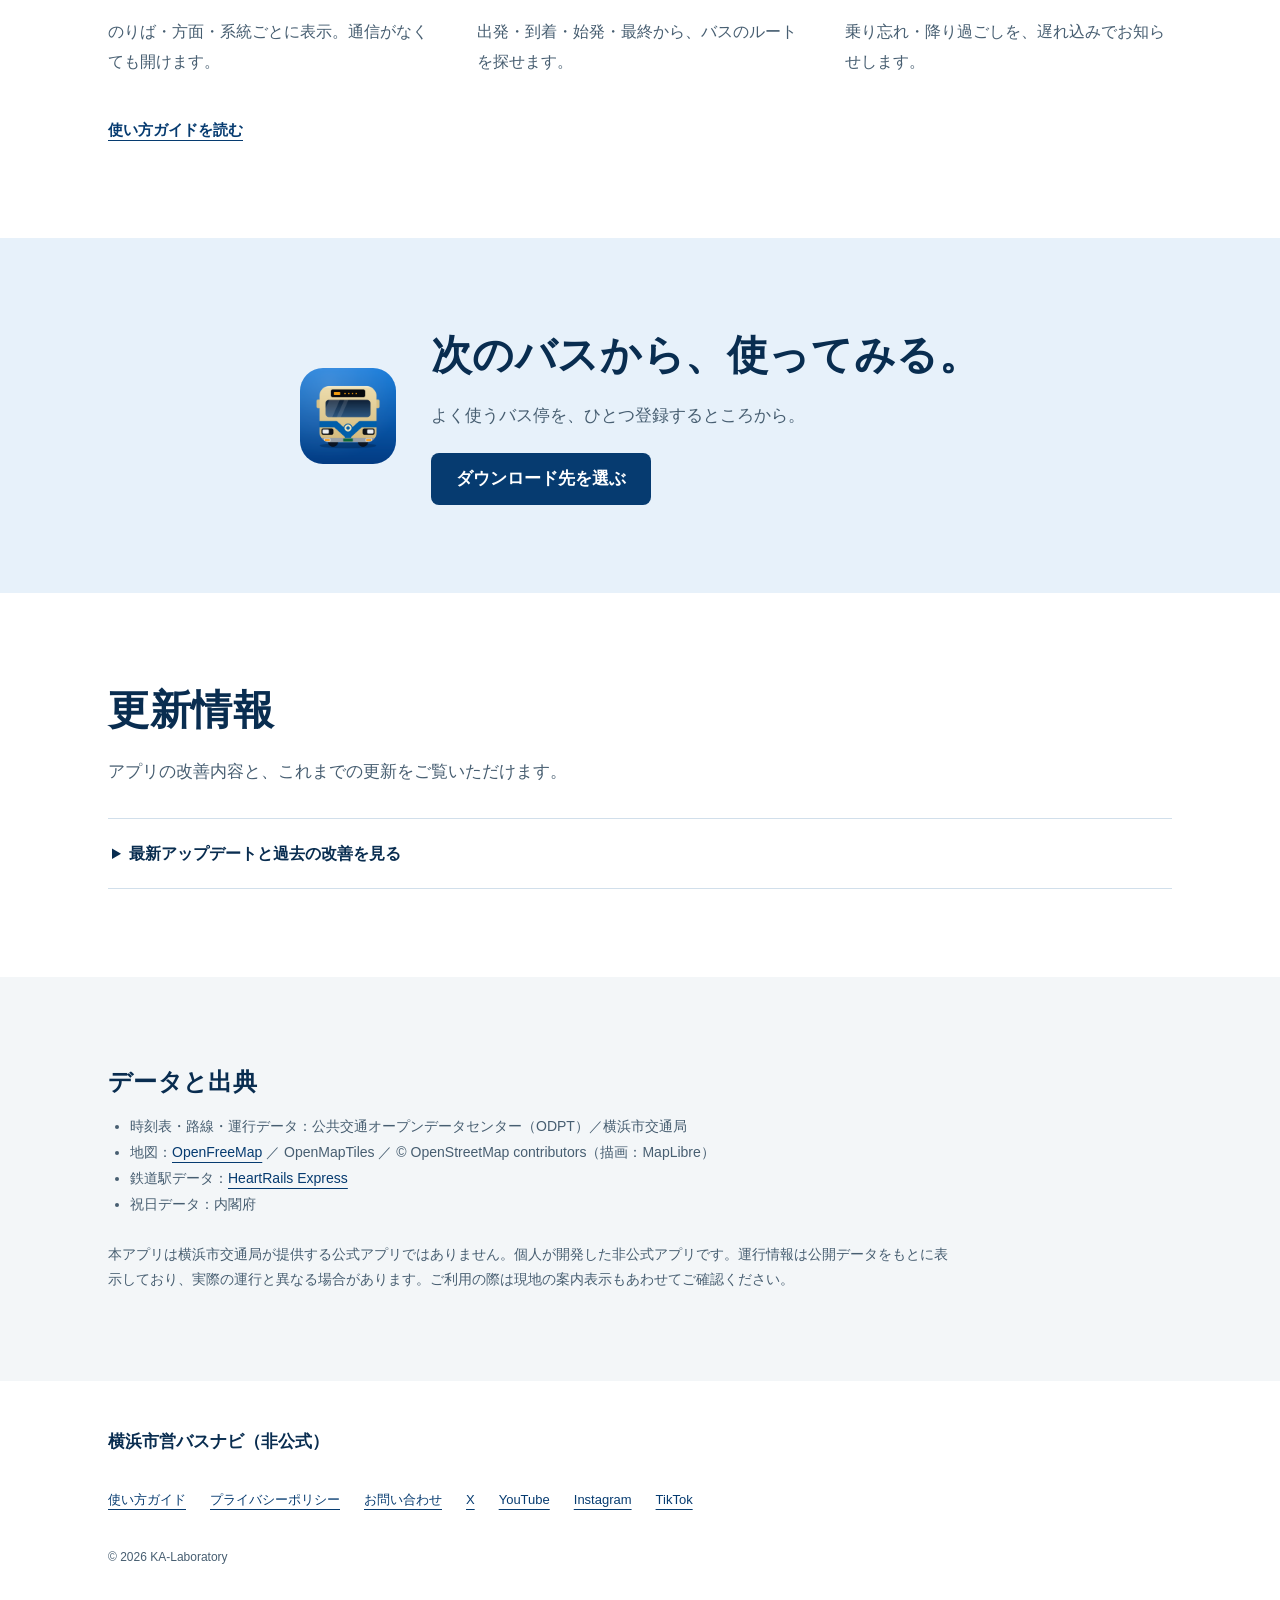
==== commit 4d0cf116: "バスナビ: 紹介サイトと使い方ガイドを刷新、13.4.0 のお知らせを追加 - トップ・使い方ガイドをスマートフォン向けに作り直し（styles.css / guide.css / guide.js " ====
--- a/yokohamashiei.bus.navi/index.html
+++ b/yokohamashiei.bus.navi/index.html
@@ -1,333 +1,101 @@
-<!DOCTYPE html>
+<!doctype html>
 <html lang="ja">
 <head>
 <meta charset="utf-8">
 <meta name="viewport" content="width=device-width, initial-scale=1">
-<title>横浜市営バスナビ（非公式）｜時刻表・接近情報・ルート検索</title>
-<meta name="description" content="横浜市営バスに特化した非公式バスナビ。バスが今どこにいるか、あと何個前か、何分遅れかがひと目で分かります。時刻表・接近情報・ルート検索・地図・通知。iOS / Android 対応・無料。">
-<meta name="theme-color" content="#0a3d7a">
+<title>横浜市営バスナビ（非公式）｜バスの「今」が、ひと目で。</title>
+<meta name="description" content="横浜市営バスの現在地、接近情報、時刻表をひと目で。お気に入りのバス停から、毎日の移動を確かめる非公式アプリ。iPhone・Android対応。">
+<meta name="theme-color" content="#063b70">
+<link rel="canonical" href="https://ka-laboratory.github.io/yokohamashiei.bus.navi/">
 <meta property="og:type" content="website">
 <meta property="og:title" content="横浜市営バスナビ（非公式）">
-<meta property="og:description" content="バスが今どこにいるか、あと何個前か、何分遅れか。横浜市営バスに特化した非公式バスナビ。">
+<meta property="og:description" content="バスの「今」が、ひと目で。">
+<meta property="og:url" content="https://ka-laboratory.github.io/yokohamashiei.bus.navi/">
 <meta property="og:image" content="https://ka-laboratory.github.io/yokohamashiei.bus.navi/icon.png">
-<meta property="og:url" content="https://ka-laboratory.github.io/yokohamashiei.bus.navi/">
-<link rel="canonical" href="https://ka-laboratory.github.io/yokohamashiei.bus.navi/">
-<meta name="twitter:card" content="summary_large_image">
+<meta name="twitter:card" content="summary">
 <meta name="twitter:site" content="@ybn_no_official">
-<meta name="twitter:title" content="横浜市営バスナビ（非公式）">
-<meta name="twitter:description" content="バスが今どこにいるか、あと何個前か、何分遅れか。横浜市営バスに特化した非公式バスナビ。">
 <meta name="twitter:image" content="https://ka-laboratory.github.io/yokohamashiei.bus.navi/icon.png">
 <link rel="icon" href="icon.png">
-<link rel="preconnect" href="https://fonts.googleapis.com">
-<link rel="preconnect" href="https://fonts.gstatic.com" crossorigin>
-<link href="https://fonts.googleapis.com/css2?family=Noto+Sans+JP:wght@400;700&display=swap" rel="stylesheet">
-<style>
-:root{
-  --navy:#0a3d7a; --navy-d:#062a56; --blue:#1275be; --blue-l:#e8f1fa;
-  --cream:#ecdeb6; --amber:#c47a10;
-  /* --ink-3 は 14px の補助テキストに使う。#6b7a8c だと薄い背景の上で
-     コントラスト比 4.09〜4.39 にしかならず WCAG AA(4.5:1) を満たさなかった。 */
-  --ink:#14181f; --ink-2:#42505f; --ink-3:#5c6b7d;
-  --bg:#ffffff; --bg-2:#f5f7fa; --line:#e2e8f0;
-  --s1:8px; --s2:16px; --s3:24px; --s4:40px; --s5:64px; --s6:96px;
-  --r:12px; --r-lg:20px;
-  --wrap:1080px;
-}
-*{box-sizing:border-box;}
-html{-webkit-text-size-adjust:100%;}
-body{
-  margin:0; background:var(--bg); color:var(--ink);
-  font-family:'Noto Sans JP',-apple-system,BlinkMacSystemFont,'Hiragino Sans','Yu Gothic UI',sans-serif;
-  font-size:17px; line-height:1.7; letter-spacing:.02em;
-  font-feature-settings:'palt' 0;
-}
-img{max-width:100%; height:auto; display:block;}
-a{color:#0d5aa7;}
-.wrap{max-width:var(--wrap); margin-inline:auto; padding-inline:var(--s3);}
-.skip{position:absolute; left:-9999px;}
-.skip:focus{left:8px; top:8px; z-index:99; background:#fff; padding:12px 16px; border-radius:8px;}
-
-h1,h2,h3{line-height:1.4; letter-spacing:.01em; margin:0;}
-h2{font-size:32px;}
-h3{font-size:20px; letter-spacing:.02em;}
-p{margin:0;}
-.lede{color:var(--ink-2); font-size:17px;}
-.eyebrow{
-  display:inline-block; font-size:14px; font-weight:700; letter-spacing:.14em;
-  color:var(--blue); margin-bottom:var(--s1);
-}
-section{padding-block:var(--s6);}
-section+section{border-top:1px solid var(--line);}
-
-/* header */
-.bar{
-  position:sticky; top:0; z-index:50; background:rgba(255,255,255,.92);
-  backdrop-filter:saturate(180%) blur(12px); border-bottom:1px solid var(--line);
-}
-.bar .wrap{display:flex; align-items:center; gap:12px; height:64px;}
-.bar img{width:36px; height:36px; border-radius:9px;}
-.bar b{font-size:17px; letter-spacing:.02em;}
-.bar nav{margin-left:auto; display:flex; align-items:center; gap:var(--s2);}
-/* :not(.btn) が要る。これが無いと `.bar nav a`（詳細度0,1,2）が
-   `.btn`（0,1,0）に勝ってしまい、ボタンの文字が灰色になって
-   濃紺の上でコントラスト比1.6:1まで落ちる（読めない＝無効に見える）。 */
-.bar nav a:not(.btn){color:var(--ink-2); text-decoration:none; font-size:16px;}
-.bar nav a:not(.btn):hover{text-decoration:underline;}
-.btn{
-  display:inline-flex; align-items:center; justify-content:center; gap:8px;
-  min-height:48px; padding:0 22px; border-radius:999px;
-  background:var(--navy); color:#fff; text-decoration:none;
-  font-weight:700; font-size:16px; letter-spacing:.02em;
-}
-.btn:hover{background:var(--navy-d);}
-.btn.ghost{background:#fff; color:var(--navy); border:2px solid var(--navy);}
-.btn.ghost:hover{background:var(--blue-l);}
-
-/* hero */
-.hero{background:linear-gradient(180deg,#f3f7fc 0%,#ffffff 100%); padding-block:var(--s5) var(--s6);}
-.hero .wrap{display:grid; grid-template-columns:1fr 300px; gap:var(--s5); align-items:center;}
-.hero h1{font-size:45px; letter-spacing:0; margin-bottom:var(--s2);}
-.hero .sub{font-size:20px; color:var(--ink-2); line-height:1.6;}
-.tag{
-  display:inline-block; margin-bottom:var(--s2); padding:6px 14px; border-radius:999px;
-  background:var(--blue-l); color:#0b4d8f; font-size:14px; font-weight:700; letter-spacing:.04em;
-}
-.cta{display:flex; flex-wrap:wrap; gap:12px; margin-top:var(--s3);}
-.store{
-  display:inline-flex; align-items:center; gap:10px; min-height:56px; padding:0 20px;
-  background:var(--ink); color:#fff; border-radius:12px; text-decoration:none;
-}
-.store svg{width:24px; height:24px; fill:currentColor; flex:none;}
-.store span{display:block; font-size:11px; opacity:.8; line-height:1.2;}
-.store strong{display:block; font-size:17px; line-height:1.3; letter-spacing:.02em;}
-.free{margin-top:12px; color:var(--ink-3); font-size:14px;}
-
-/* phone */
-.phone{
-  border:10px solid #10151c; border-radius:34px; overflow:hidden;
-  box-shadow:0 18px 40px rgba(10,40,80,.18); background:#10151c;
-}
-.phone img{width:100%;}
-
-/* proof (card close-up) */
-.proof{background:var(--bg-2);}
-.card-shot{margin:var(--s4) 0 0; max-width:620px;}
-.card-shot img{border-radius:var(--r); border:1px solid var(--line); box-shadow:0 10px 28px rgba(10,40,80,.10);}
-.card-shot figcaption{margin-top:12px; color:var(--ink-3); font-size:14px;}
-
-/* map row */
-.map-row{display:grid; grid-template-columns:300px 1fr; gap:var(--s5); align-items:center; margin-top:var(--s4);}
-.ticks{margin:0; padding:0; list-style:none;}
-.ticks li{position:relative; padding:12px 0 12px 34px; border-bottom:1px solid var(--line); font-size:17px;}
-.ticks li:last-child{border-bottom:0;}
-.ticks li::before{
-  content:''; position:absolute; left:4px; top:19px; width:9px; height:16px;
-  border-right:3px solid var(--blue); border-bottom:3px solid var(--blue);
-  transform:rotate(45deg);
-}
-
-/* new */
-.new{background:var(--bg-2);}
-.new .card{
-  background:#fff; border:1px solid var(--line); border-radius:var(--r-lg);
-  padding:var(--s4); max-width:760px;
-}
-.ver{
-  display:inline-block; background:var(--navy); color:#fff; border-radius:999px;
-  padding:4px 14px; font-size:14px; font-weight:700; letter-spacing:.04em;
-}
-.new ul{margin:var(--s3) 0 0; padding:0; list-style:none;}
-.new li{padding:var(--s2) 0; border-top:1px solid var(--line);}
-.new li b{display:block; font-size:17px; margin-bottom:2px;}
-.new li span{color:var(--ink-2); font-size:16px;}
-.note{
-  margin-top:var(--s3); padding:var(--s2); border-radius:var(--r);
-  background:var(--blue-l); color:#0b4d8f; font-size:15px; line-height:1.7;
-}
-
-/* past releases — 最新より一段弱く見せる（余白と文字サイズで階層をつくる） */
-.past-h{margin:var(--s5) 0 var(--s3); font-size:18px; color:var(--ink-2);}
-.past{display:grid; gap:var(--s3); max-width:760px;}
-.past-item{background:#fff; border:1px solid var(--line); border-radius:var(--r); padding:var(--s3);}
-.ver-sm{font-size:13px; padding:3px 12px; background:var(--ink-2);}
-.past ul{margin:var(--s2) 0 0; padding:0; list-style:none;}
-.past li{padding:10px 0; border-top:1px solid var(--line);}
-.past li:first-child{border-top:0; padding-top:0;}
-.past li b{display:block; font-size:16px;}
-.past li span{display:block; color:var(--ink-2); font-size:15px; line-height:1.7; margin-top:2px;}
-
-/* features */
-.feats{display:grid; grid-template-columns:repeat(3,1fr); gap:var(--s3); margin-top:var(--s4);}
-.feat{border:1px solid var(--line); border-radius:var(--r-lg); padding:var(--s3);}
-.feat .ic{
-  width:44px; height:44px; border-radius:12px; background:var(--blue-l);
-  display:grid; place-items:center; margin-bottom:12px;
-}
-.feat svg{width:24px; height:24px; fill:none; stroke:var(--navy); stroke-width:1.8;
-  stroke-linecap:round; stroke-linejoin:round;}
-.feat b{display:block; font-size:18px; margin-bottom:4px;}
-.feat span{color:var(--ink-2); font-size:16px; line-height:1.7;}
-
-/* sns — auto-fit にしてあるので専用のメディアクエリは要らない
-   （4→2→1 列に自然に折り返す）。 */
-.sns{
-  display:grid; grid-template-columns:repeat(auto-fit,minmax(230px,1fr));
-  gap:var(--s3); margin-top:var(--s4);
-}
-.sns a{
-  display:flex; align-items:center; gap:14px; min-height:88px;
-  border:1px solid var(--line); border-radius:var(--r-lg); padding:var(--s3);
-  background:#fff; text-decoration:none; color:var(--ink);
-}
-.sns a:hover{background:var(--blue-l); border-color:var(--navy);}
-.sns .ic{
-  width:44px; height:44px; border-radius:12px; background:var(--blue-l);
-  display:grid; place-items:center; flex:none;
-}
-.sns a:hover .ic{background:#fff;}
-.sns svg{width:22px; height:22px; fill:var(--navy);}
-.sns b{display:block; font-size:17px; letter-spacing:.02em;}
-.sns span{display:block; color:var(--ink-3); font-size:14px; line-height:1.5;}
-
-/* closing cta */
-.closing{background:var(--navy); color:#fff; text-align:center;}
-.closing h2{font-size:32px;}
-.closing .lede{color:#c9dcf0;}
-
-/* data */
-.data ul{margin:var(--s3) 0 0; padding:0; list-style:none; max-width:760px;}
-.data li{padding:14px 0; border-top:1px solid var(--line); color:var(--ink-2); font-size:16px;}
-.data li b{color:var(--ink); font-weight:700;}
-
-.disclaimer{
-  margin-top:var(--s3); padding:var(--s3); border-radius:var(--r);
-  border:1px solid var(--line); background:var(--bg-2);
-  color:var(--ink-2); font-size:15px; line-height:1.8; max-width:760px;
-}
-footer{background:var(--bg-2); border-top:1px solid var(--line); padding-block:var(--s4);}
-footer .wrap{display:flex; flex-wrap:wrap; gap:var(--s2) var(--s3); align-items:center;}
-footer a{color:var(--ink-2);}
-footer small{color:var(--ink-3); margin-left:auto; font-size:14px;}
-
-@media (max-width:860px){
-  body{font-size:16px;}
-  h2{font-size:26px;}
-  section{padding-block:var(--s5);}
-  .hero .wrap{grid-template-columns:1fr; gap:var(--s4);}
-  .hero h1{font-size:32px;}
-  .hero .sub{font-size:17px;}
-  .hero .phone{max-width:280px; margin-inline:auto;}
-  .feats{grid-template-columns:1fr;}
-  .map-row{grid-template-columns:1fr; gap:var(--s3);}
-  .map-row .phone{max-width:280px; margin-inline:auto;}
-  .bar nav a.hide-sm{display:none;}
-  .new .card{padding:var(--s3);}
-  footer small{margin-left:0; width:100%;}
-}
-/* フェードは「JSが動いたときだけ」の上乗せにする。
-   最初から opacity:0 にすると、JSが失敗した端末で中身が永久に見えなくなる。 */
-@media (prefers-reduced-motion:no-preference){
-  html.js .reveal{opacity:0; transform:translateY(12px); transition:opacity .5s ease, transform .5s ease;}
-  html.js .reveal.in{opacity:1; transform:none;}
-}
-</style>
+<link rel="stylesheet" href="styles.css">
 </head>
 <body>
 <a class="skip" href="#main">本文へ移動</a>
-
-<header class="bar">
-  <div class="wrap">
-    <img src="icon.png" alt="">
-    <b>横浜市営バスナビ</b>
-    <nav>
-      <a class="hide-sm" href="guide.html">使い方ガイド</a>
-      <a class="btn" href="#get">入手する</a>
-    </nav>
-  </div>
-</header>
-
+<header class="header"><div class="wrap bar">
+<a class="brand" href="./"><img src="icon.png" width="44" height="44" alt=""><span>横浜市営バスナビ<small>非公式アプリ</small></span></a>
+<nav aria-label="メイン"><a href="#screens">画面を見る</a><a href="guide.html">使い方</a><a class="nav-download" href="#download">ダウンロード</a></nav>
+</div></header>
 <main id="main">
-
 <section class="hero">
-  <div class="wrap">
-    <div>
-      <span class="tag">横浜市営バス専用・非公式</span>
-      <h1>あのバス、<br>今どこにいる？</h1>
-      <p class="sub">バスの現在地、あと何個前か、何分遅れか。<br>横浜市営バスの「今」だけを、まっすぐ表示します。</p>
-      <div class="cta" id="get">
-        <a class="store" href="https://apps.apple.com/jp/app/id6786124457">
-          <svg viewBox="0 0 24 24"><path d="M16.4 12.7c0-2.3 1.9-3.4 2-3.5-1.1-1.6-2.8-1.8-3.4-1.8-1.4-.1-2.8.9-3.5.9s-1.8-.9-3-.8c-1.5 0-2.9.9-3.7 2.3-1.6 2.7-.4 6.8 1.1 9 .8 1.1 1.7 2.3 2.9 2.2 1.2 0 1.6-.7 3-.7s1.8.7 3 .7c1.3 0 2.1-1.1 2.8-2.2.9-1.3 1.3-2.5 1.3-2.6 0 0-2.5-1-2.5-3.5zM14.2 5.9c.6-.8 1-1.9.9-3-.9 0-2.1.6-2.7 1.4-.6.7-1.1 1.8-1 2.9 1 .1 2.1-.5 2.8-1.3z"/></svg>
-          <span class="t"><span>ダウンロード</span><strong>App Store</strong></span>
-        </a>
-        <a class="store" href="https://play.google.com/store/apps/details?id=com.yokohamashieibusnavi.app">
-          <svg viewBox="0 0 24 24"><path d="M4 3.2v17.6c0 .5.5.9 1 .6l12.6-8.8c.4-.3.4-.9 0-1.2L5 2.6c-.5-.3-1 .1-1 .6z"/></svg>
-          <span class="t"><span>ダウンロード</span><strong>Google Play</strong></span>
-        </a>
-      </div>
-      <p class="free">無料・iOS / Android 対応</p>
-    </div>
-    <div class="phone">
-      <img src="shots/approach_live.jpg" width="640" height="1108" fetchpriority="high"
-           alt="接近情報の画面。三の谷バス停に向かう101系統・058系統のバスが、あと何個前かと混雑状況とともに並んでいる。">
-    </div>
-  </div>
-</section>
-
-<section class="proof">
-  <div class="wrap">
-    <span class="eyebrow">POINT</span>
-    <h2>「あと2分」まで分かります</h2>
-    <p class="lede" style="margin-top:8px; max-width:640px;">
-      定刻だけでなく、そのバスが今どこを走っているかから逆算します。
-      遅れているときは、定刻に取り消し線を引いて実際の見込み時刻を出します。
-    </p>
-    <figure class="card-shot reveal">
-      <img src="shots/favorites.jpg" width="640" height="508"
-        alt="お気に入りカードの拡大。目安18時22分の桜木町駅前行きは1個前を出発してあと2分、定刻18時31分のみなと赤十字病院行きは取り消し線が引かれ18時34分と表示されている。">
-      <figcaption>お気に入り画面のカード（拡大）</figcaption>
-    </figure>
-  </div>
-</section>
-
-<section>
-  <div class="wrap">
-    <span class="eyebrow">MAP</span>
-    <h2>走っているバスが、地図に出ます</h2>
-    <p class="lede" style="margin-top:8px; max-width:640px;">
-      車体の塗装まで描き分けているので、「あかいくつ」やベイサイドブルーもひと目で分かります。
-      進行方向に合わせて、バスの向きも変わります。
-    </p>
-    <div class="map-row">
-      <div class="phone reveal"><img src="shots/map.jpg" width="640" height="1108"
-        alt="地図画面。横浜駅からみなとみらい周辺の地図に、走行中の横浜市営バスが車体の塗装つきで並んでいる。"></div>
-      <ul class="ticks">
-        <li>走っているバスの現在地</li>
-        <li>のりばの位置と方面</li>
-        <li>現在地と、近くのバス停</li>
-        <li>鉄道駅（事業者ごとの色）</li>
-        <li>渋滞している区間</li>
-      </ul>
-    </div>
-  </div>
-</section>
-
-<section class="new">
-  <div class="wrap">
-    <span class="eyebrow">WHAT'S NEW</span>
+<div class="wrap hero-grid">
+<div class="hero-copy">
+<p class="intro">いつものバス停から、横浜の街へ。</p>
+<h1>バスの「今」が、<br>ひと目で。</h1>
+<p class="lead">あと何個前？ 今どこを走っている？<br>横浜市営バスの接近情報と時刻表を、<br class="desktop-break">いつもの移動のそばに。</p>
+<div class="downloads" id="download">
+<a class="download" href="https://apps.apple.com/jp/app/id6786124457"><span>iPhoneで使う</span><strong>App Store</strong></a>
+<a class="download" href="https://play.google.com/store/apps/details?id=com.yokohamashieibusnavi.app"><span>Androidで使う</span><strong>Google Play</strong></a>
+</div>
+<p class="fine">無料でダウンロードできます</p>
+<a class="text-link" href="#screens">実際の画面を見る ↓</a>
+</div>
+<figure class="hero-visual">
+<svg class="route" viewBox="0 0 600 650" aria-hidden="true"><circle cx="310" cy="320" r="260" fill="#deedfa"/><path d="M-20 470C130 470 90 110 300 130S400 570 620 240" fill="none" stroke="#87b9e3" stroke-width="7"/><circle cx="88" cy="352" r="13" fill="#1275be" stroke="white" stroke-width="5"/><circle cx="535" cy="363" r="13" fill="#1275be" stroke="white" stroke-width="5"/></svg>
+<div class="device"><div class="device-top" aria-hidden="true"><i></i></div><img src="shots/approach_live.jpg" width="640" height="1108" fetchpriority="high" alt="三の谷バス停の接近情報。バスの位置が何個前か、混雑状況とともに表示されています。"><div class="device-bottom" aria-hidden="true"></div></div>
+<figcaption>接近情報の実画面</figcaption>
+</figure>
+</div>
+</section>
+<div class="scope"><div class="wrap"><p>横浜市営バス専用</p><p>iPhone・Android 対応</p><p>個人が開発した非公式アプリ</p></div></div>
+<section class="screen-section" id="screens">
+<div class="wrap split">
+<div class="section-copy"><p class="section-label">接近情報</p><h2>「あと何個前」を、<br>迷わず確かめる。</h2><p>バス停に向かうバスが、どこまで来ているか。行き先・遅れ・混雑状況をまとめて確認できます。</p><a class="text-link" href="shots/approach_live.jpg">画面を大きく見る</a></div>
+<figure class="detail-shot"><div class="device"><div class="device-top" aria-hidden="true"><i></i></div><img src="shots/approach_live.jpg" width="640" height="1108" loading="lazy" alt="接近情報の一覧。101系統は3個前を出発、058系統は10個前を出発と表示。"><div class="device-bottom" aria-hidden="true"></div></div><figcaption>画像は撮影時点の表示例です。</figcaption></figure>
+</div>
+</section>
+<section class="map-section">
+<div class="wrap split map-grid">
+<figure class="map-visual"><div class="device"><div class="device-top" aria-hidden="true"><i></i></div><img src="shots/map.jpg" width="640" height="1233" loading="lazy" alt="横浜駅からみなとみらい周辺の地図に、走行中のバスとバス停が表示されています。"><div class="device-bottom" aria-hidden="true"></div></div><figcaption>地図の実画面</figcaption></figure>
+<div class="section-copy"><p class="section-label">地図</p><h2>横浜の街を走る<br>バスが、見える。</h2><p>走行中のバスと、のりばの位置を地図で確認。車体の塗装と進行方向まで描き分けています。</p><ul class="check-list"><li>バスの現在地と進行方向</li><li>のりばの位置と方面</li><li>現在地・鉄道駅・渋滞している区間</li></ul><a class="text-link" href="shots/map.jpg">地図画面を大きく見る</a></div>
+</div>
+</section>
+<section class="favorites-section">
+<div class="wrap"><div class="favorite-heading"><p class="section-label">お気に入り</p><h2>いつものバス停を、<br>いつもの場所に。</h2><p>よく使うバス停をまとめて登録。<br>見込みの時刻と接近情報を、一度に確かめられます。</p></div>
+<figure class="favorite-shot"><img src="shots/favorites.jpg" width="640" height="400" loading="lazy" alt="お気に入りのバス停カード。見込みの時刻と、バスがあと何個前かをまとめて表示。"><figcaption>お気に入りカードの実画面</figcaption></figure>
+</div>
+</section>
+<section class="features-section"><div class="wrap"><h2>毎日の移動に必要なことを。</h2>
+<div class="features">
+<article><h3>時刻表</h3><p>のりば・方面・系統ごとに表示。通信がなくても開けます。</p></article>
+<article><h3>ルート検索</h3><p>出発・到着・始発・最終から、バスのルートを探せます。</p></article>
+<article><h3>通知・アラーム</h3><p>乗り忘れ・降り過ごしを、遅れ込みでお知らせします。</p></article>
+</div><a class="text-link" href="guide.html">使い方ガイドを読む</a></div></section>
+<section class="start-section"><div class="wrap start"><img src="icon.png" width="96" height="96" loading="lazy" alt=""><div><h2>次のバスから、使ってみる。</h2><p>よく使うバス停を、ひとつ登録するところから。</p><a class="button" href="#download">ダウンロード先を選ぶ</a></div></div></section>
+<section class="updates-section"><div class="wrap"><h2>更新情報</h2><p>アプリの改善内容と、これまでの更新をご覧いただけます。</p><details><summary>最新アップデートと過去の改善を見る</summary><div class="update-content" id="update-content"><span class="eyebrow">WHAT'S NEW</span>
     <h2>最新アップデート</h2>
     <div class="card reveal" style="margin-top:var(--s3);">
-      <span class="ver">v13.3.0</span>
+      <span class="ver">v13.4.0</span>
       <ul>
-        <li><b>見守りはアラームを掛けた便だけに（Android版）</b><span>同じ系統の1本前のバスに「そろそろ出発」が出ることがあったのを、時刻表の予定時刻で便を見分けるようにして直しました。</span></li>
-        <li><b>設定の「通知タイミング」がアラームに効くように</b><span>設定画面で選んだ「何分前」「何個前」が、新しく作るアラームに反映されていなかったのを直しました。</span></li>
-        <li><b>お気に入りの方面が消える不具合を修正</b><span>「＋」で登録済みの方面を選ぶと消えていたのを直し、「すでに登録されています」とお知らせするようにしました。</span></li>
-        <li><b>深夜・土休日ダイヤのアラームを正しく</b><span>土曜・休日の時刻表から作ったアラームや、深夜0時台に前日の遅れた便へ掛けたアラームの日付を直しました。</span></li>
-        <li><b>深夜0〜4時のルート検索は前日のダイヤで</b><span>終バスまでの時間帯は、前日の運行日のダイヤで検索するようにしました。</span></li>
+        <li><b>ルート検索の「最終」が本当の最終便に</b><span>乗換のルート検索で「最終」を選ぶと、昼ごろの便が出ていたのを直しました。</span></li>
+        <li><b>「到着」の時刻指定を正しく</b><span>到着時刻を指定したときに、指定より後に着く乗換が出ていたのを直しました。</span></li>
+        <li><b>深夜0〜4時の指定は前日の深夜ダイヤで</b><span>深夜の時刻を指定したルート検索を、前日の深夜ダイヤとして探すようにしました。</span></li>
+        <li><b>「そろそろ出発」の重複通知を修正</b><span>乗車アラームの通知が、遅れの見込みが変わるたびに何度も届いていたのを直しました。</span></li>
+        <li><b>時刻表の「次の便」が進むように</b><span>時刻表を開いたままにすると「次の便」が古い時刻のままだったのを直しました。</span></li>
+        <li><b>地図の渋滞の色と走行中バスを修正</b><span>渋滞の色分けと凡例の数字のずれ、走行中のバスの位置が戻ったりタップで選べなかったりした不具合を直しました。</span></li>
       </ul>
     </div>
 
     <h3 class="past-h">これまでの改善</h3>
     <div class="past reveal">
+      <div class="past-item">
+        <span class="ver ver-sm">v13.3.0</span>
+        <ul>
+          <li><b>見守りはアラームを掛けた便だけに（Android版）</b><span>同じ系統の1本前のバスに「そろそろ出発」が出ることがあったのを、時刻表の予定時刻で便を見分けるようにして直しました。</span></li>
+          <li><b>設定の「通知タイミング」がアラームに効くように</b><span>設定画面で選んだ「何分前」「何個前」が、新しく作るアラームに反映されていなかったのを直しました。</span></li>
+          <li><b>お気に入りの方面が消える不具合を修正</b><span>「＋」で登録済みの方面を選ぶと消えていたのを直し、「すでに登録されています」とお知らせするようにしました。</span></li>
+          <li><b>深夜・土休日ダイヤのアラームを正しく</b><span>土曜・休日の時刻表から作ったアラームや、深夜0時台に前日の遅れた便へ掛けたアラームの日付を直しました。</span></li>
+          <li><b>深夜0〜4時のルート検索は前日のダイヤで</b><span>終バスまでの時間帯は、前日の運行日のダイヤで検索するようにしました。</span></li>
+        </ul>
+      </div>
       <div class="past-item">
         <span class="ver ver-sm">v13.2.0</span>
         <ul>
@@ -423,114 +191,11 @@
         </ul>
       </div>
     </div>
-    <p class="note" style="max-width:760px;">これまでの更新の全履歴は、アプリ内メニューの「お知らせ」からご覧いただけます。</p>
-  </div>
-</section>
-
-<section>
-  <div class="wrap">
-    <span class="eyebrow">FEATURES</span>
-    <h2>できること</h2>
-    <div class="feats">
-      <div class="feat reveal"><div class="ic"><svg viewBox="0 0 24 24"><circle cx="12" cy="12" r="9"/><path d="M12 7v5l3 2"/></svg></div><b>時刻表</b><span>のりば・方面・系統ごとに表示。通信がなくても開けます。</span></div>
-      <div class="feat reveal"><div class="ic"><svg viewBox="0 0 24 24"><path d="M5 17h14M6 17V9a6 6 0 0 1 12 0v8M9 21h6"/></svg></div><b>接近情報</b><span>今どこ？ 何個前？ 遅れと混雑もあわせて。</span></div>
-      <div class="feat reveal"><div class="ic"><svg viewBox="0 0 24 24"><path d="M12 21s-7-5.2-7-11a7 7 0 0 1 14 0c0 5.8-7 11-7 11z"/><circle cx="12" cy="10" r="2.5"/></svg></div><b>地図</b><span>走っているバス、のりば、現在地、鉄道駅。</span></div>
-      <div class="feat reveal"><div class="ic"><svg viewBox="0 0 24 24"><path d="M4 7h16M4 12h16M4 17h10"/></svg></div><b>ルート検索</b><span>出発・到着・始発・最終から探せます。</span></div>
-      <div class="feat reveal"><div class="ic"><svg viewBox="0 0 24 24"><path d="M12 3l2.6 5.3 5.9.9-4.3 4.1 1 5.8L12 16.9 6.8 19.2l1-5.8L3.5 9.2l5.9-.9z"/></svg></div><b>お気に入り</b><span>よく使うバス停をまとめて確認。</span></div>
-      <div class="feat reveal"><div class="ic"><svg viewBox="0 0 24 24"><path d="M18 8a6 6 0 1 0-12 0c0 7-3 7-3 9h18c0-2-3-2-3-9M10 21h4"/></svg></div><b>通知・アラーム</b><span>乗り忘れ・降り過ごしを、遅れ込みでお知らせ。</span></div>
-    </div>
-  </div>
-</section>
-
-<section class="closing">
-  <div class="wrap">
-    <h2>次のバス、待たずに確かめる</h2>
-    <p class="lede" style="margin-top:12px;">無料で使えます。よく使うバス停をひとつ登録するところから。</p>
-    <div class="cta" style="justify-content:center; margin-top:var(--s3);">
-      <a class="store" href="https://apps.apple.com/jp/app/id6786124457">
-        <svg viewBox="0 0 24 24"><path d="M16.4 12.7c0-2.3 1.9-3.4 2-3.5-1.1-1.6-2.8-1.8-3.4-1.8-1.4-.1-2.8.9-3.5.9s-1.8-.9-3-.8c-1.5 0-2.9.9-3.7 2.3-1.6 2.7-.4 6.8 1.1 9 .8 1.1 1.7 2.3 2.9 2.2 1.2 0 1.6-.7 3-.7s1.8.7 3 .7c1.3 0 2.1-1.1 2.8-2.2.9-1.3 1.3-2.5 1.3-2.6 0 0-2.5-1-2.5-3.5zM14.2 5.9c.6-.8 1-1.9.9-3-.9 0-2.1.6-2.7 1.4-.6.7-1.1 1.8-1 2.9 1 .1 2.1-.5 2.8-1.3z"/></svg>
-        <span class="t"><span>ダウンロード</span><strong>App Store</strong></span>
-      </a>
-      <a class="store" href="https://play.google.com/store/apps/details?id=com.yokohamashieibusnavi.app">
-        <svg viewBox="0 0 24 24"><path d="M4 3.2v17.6c0 .5.5.9 1 .6l12.6-8.8c.4-.3.4-.9 0-1.2L5 2.6c-.5-.3-1 .1-1 .6z"/></svg>
-        <span class="t"><span>ダウンロード</span><strong>Google Play</strong></span>
-      </a>
-    </div>
-  </div>
-</section>
-
-<section>
-  <div class="wrap">
-    <span class="eyebrow">SNS</span>
-    <h2>更新情報を発信しています</h2>
-    <p class="lede" style="margin-top:8px; max-width:640px;">
-      アップデートのお知らせ、使い方の小ネタ、横浜のバスにまつわる話を投稿しています。
-      ご意見・不具合のご報告も、SNSのリプライやコメントで受け付けています。
-    </p>
-    <div class="sns reveal">
-      <a href="https://x.com/ybn_no_official" rel="me noopener">
-        <span class="ic"><svg viewBox="0 0 24 24" aria-hidden="true"><path d="M18.9 2.3h3.1l-6.8 7.8 8 10.6h-6.3l-4.9-6.4-5.6 6.4H3.2l7.3-8.4L2.8 2.3h6.4l4.5 5.9 5.2-5.9zm-1.1 16.4h1.7L7.3 3.9H5.5l12.3 14.8z"/></svg></span>
-        <span><b>X</b><span>@ybn_no_official</span></span>
-      </a>
-      <a href="https://www.youtube.com/channel/UC0FF5myMKuXSec-K3IkFAyA" rel="noopener">
-        <span class="ic"><svg viewBox="0 0 24 24" aria-hidden="true"><path d="M23 7.5a2.9 2.9 0 0 0-2-2.1C19.1 4.9 12 4.9 12 4.9s-7.1 0-8.9.5A2.9 2.9 0 0 0 1 7.5C.5 9.4.5 12 .5 12s0 2.6.5 4.5a2.9 2.9 0 0 0 2.1 2.1c1.8.5 8.9.5 8.9.5s7.1 0 8.9-.5a2.9 2.9 0 0 0 2.1-2.1c.5-1.9.5-4.5.5-4.5s0-2.6-.5-4.5zM9.8 15.5v-7l5.9 3.5-5.9 3.5z"/></svg></span>
-        <span><b>YouTube</b><span>横浜市営バスナビ</span></span>
-      </a>
-      <a href="https://www.instagram.com/ybn_no_official/" rel="noopener">
-        <span class="ic"><svg viewBox="0 0 24 24" aria-hidden="true"><path d="M12 2.2c3.2 0 3.6 0 4.9.1 1.2.1 1.8.2 2.2.4.6.2 1 .5 1.4.9.4.4.7.8.9 1.4.2.4.4 1 .4 2.2.1 1.3.1 1.7.1 4.8s0 3.5-.1 4.8c-.1 1.2-.2 1.8-.4 2.2-.2.6-.5 1-.9 1.4-.4.4-.8.7-1.4.9-.4.2-1 .4-2.2.4-1.3.1-1.7.1-4.9.1s-3.6 0-4.9-.1c-1.2-.1-1.8-.2-2.2-.4-.6-.2-1-.5-1.4-.9-.4-.4-.7-.8-.9-1.4-.2-.4-.4-1-.4-2.2-.1-1.3-.1-1.7-.1-4.8s0-3.5.1-4.8c.1-1.2.2-1.8.4-2.2.2-.6.5-1 .9-1.4.4-.4.8-.7 1.4-.9.4-.2 1-.4 2.2-.4 1.3-.1 1.7-.1 4.9-.1zm0 3.1A6.7 6.7 0 1 0 18.7 12 6.7 6.7 0 0 0 12 5.3zm0 11.1A4.4 4.4 0 1 1 16.4 12 4.4 4.4 0 0 1 12 16.4zm6.9-11.3a1.6 1.6 0 1 1-1.6-1.6 1.6 1.6 0 0 1 1.6 1.6z"/></svg></span>
-        <span><b>Instagram</b><span>@ybn_no_official</span></span>
-      </a>
-      <a href="https://www.tiktok.com/@ybn_no_official" rel="noopener">
-        <span class="ic"><svg viewBox="0 0 24 24" aria-hidden="true"><path d="M16.8 5.6a4.9 4.9 0 0 1-1.2-2.9h-3.1v12.4a2.9 2.9 0 1 1-2.1-2.8V9.1a5.9 5.9 0 1 0 5.2 5.9V9a7.8 7.8 0 0 0 4.6 1.4V7.3a4.9 4.9 0 0 1-3.4-1.7z"/></svg></span>
-        <span><b>TikTok</b><span>@ybn_no_official</span></span>
-      </a>
-    </div>
-  </div>
-</section>
-
-<section class="data">
-  <div class="wrap">
-    <span class="eyebrow">DATA</span>
-    <h2>データと出典</h2>
-    <ul>
-      <li><b>時刻表・路線・運行データ</b>　公共交通オープンデータセンター（ODPT）／横浜市交通局</li>
-      <li><b>地図</b>　<a href="https://openfreemap.org/">OpenFreeMap</a> ／ OpenMapTiles ／ © OpenStreetMap contributors（描画: MapLibre）</li>
-      <li><b>鉄道駅データ</b>　<a href="https://express.heartrails.com/">HeartRails Express</a></li>
-      <li><b>祝日データ</b>　内閣府</li>
-    </ul>
-    <p class="disclaimer">本アプリは横浜市交通局が提供する公式アプリではありません。個人が開発した<b>非公式アプリ</b>です。運行情報は公開データをもとに表示しており、実際の運行と異なる場合があります。ご利用の際は現地の案内表示もあわせてご確認ください。</p>
-  </div>
-</section>
-
+    <p class="note" style="max-width:760px;">これまでの更新の全履歴は、アプリ内メニューの「お知らせ」からご覧いただけます。</p></div></details></div></section>
+<section class="data-section"><div class="wrap"><h2>データと出典</h2>
+<ul><li>時刻表・路線・運行データ：公共交通オープンデータセンター（ODPT）／横浜市交通局</li><li>地図：<a href="https://openfreemap.org/">OpenFreeMap</a> ／ OpenMapTiles ／ © OpenStreetMap contributors（描画：MapLibre）</li><li>鉄道駅データ：<a href="https://express.heartrails.com/">HeartRails Express</a></li><li>祝日データ：内閣府</li></ul>
+<p class="disclaimer">本アプリは横浜市交通局が提供する公式アプリではありません。個人が開発した非公式アプリです。運行情報は公開データをもとに表示しており、実際の運行と異なる場合があります。ご利用の際は現地の案内表示もあわせてご確認ください。</p>
+</div></section>
 </main>
-
-<footer>
-  <div class="wrap">
-    <a href="guide.html">使い方ガイド</a>
-    <a href="privacy.html">プライバシーポリシー</a>
-    <a href="mailto:yokohamashiei.bus.navi@gmail.com">お問い合わせ</a>
-    <a href="https://x.com/ybn_no_official" rel="me noopener">X</a>
-    <a href="https://www.youtube.com/channel/UC0FF5myMKuXSec-K3IkFAyA" rel="noopener">YouTube</a>
-    <a href="https://www.instagram.com/ybn_no_official/" rel="noopener">Instagram</a>
-    <a href="https://www.tiktok.com/@ybn_no_official" rel="noopener">TikTok</a>
-    <small>© 2026 KA-Laboratory ／ 横浜市営バスナビ（非公式）</small>
-  </div>
-</footer>
-
-<script>
-// フェードは上乗せの演出。IntersectionObserver が使えない/動きを減らす設定の
-// 環境では、何もせずそのまま表示する（中身が見えなくならないことを優先）。
-(function () {
-  var reduce = window.matchMedia('(prefers-reduced-motion: reduce)').matches;
-  if (reduce || !('IntersectionObserver' in window)) return;
-  document.documentElement.classList.add('js');
-  var io = new IntersectionObserver(function (es) {
-    es.forEach(function (e) {
-      if (e.isIntersecting) { e.target.classList.add('in'); io.unobserve(e.target); }
-    });
-  }, { rootMargin: '0px 0px -10% 0px' });
-  document.querySelectorAll('.reveal').forEach(function (el) { io.observe(el); });
-})();
-</script>
-</body>
-</html>
+<footer><div class="wrap"><p class="footer-brand">横浜市営バスナビ（非公式）</p><nav aria-label="関連リンク"><a href="guide.html">使い方ガイド</a><a href="privacy.html">プライバシーポリシー</a><a href="mailto:yokohamashiei.bus.navi@gmail.com">お問い合わせ</a><a href="https://x.com/ybn_no_official" rel="me noopener">X</a><a href="https://www.youtube.com/channel/UC0FF5myMKuXSec-K3IkFAyA">YouTube</a><a href="https://www.instagram.com/ybn_no_official/">Instagram</a><a href="https://www.tiktok.com/@ybn_no_official">TikTok</a></nav><small>© 2026 KA-Laboratory</small></div></footer>
+</body></html>
--- a/yokohamashiei.bus.navi/styles.css
+++ b/yokohamashiei.bus.navi/styles.css
@@ -0,0 +1,154 @@
+:root{--navy:#063b70;--ink:#092d50;--blue:#1275be;--muted:#475e71;--cream:#faf7ef;--line:#d1dfeb;--wrap:1120px}
+*{box-sizing:border-box}
+html{scroll-behavior:smooth;scroll-padding-top:100px;-webkit-text-size-adjust:100%}
+body{margin:0;color:var(--ink);background:#fff;font-family:"Hiragino Kaku Gothic ProN","Yu Gothic",Meiryo,sans-serif;font-size:17px;line-height:1.85}
+img{display:block;max-width:100%;height:auto}
+a{color:var(--navy);text-underline-offset:5px}
+a:focus-visible,summary:focus-visible{outline:3px solid #c46b00;outline-offset:5px}
+.wrap{max-width:var(--wrap);margin:auto;padding:0 28px}
+h1,h2,h3,p,figure{margin:0}
+h1,h2,h3{font-weight:700;line-height:1.45;letter-spacing:.015em}
+h1{font-size:clamp(36px,4.6vw,62px)}
+h2{font-size:clamp(28px,3.2vw,42px)}
+h3{font-size:22px}
+.skip{position:absolute;left:-10000px;top:10px}
+.skip:focus{left:10px;z-index:100;padding:12px;background:white}
+.header{position:sticky;top:0;z-index:20;background:rgba(255,255,255,.97);border-bottom:1px solid var(--line)}
+.bar{display:flex;align-items:center;justify-content:space-between;gap:20px;min-height:84px}
+.brand{display:flex;align-items:center;gap:12px;text-decoration:none;font-size:17px;font-weight:700;line-height:1.4}
+.brand img{border-radius:11px;flex:none}
+.brand small{display:block;font-size:12px;font-weight:400;color:var(--muted);margin-top:4px}
+.bar nav{display:flex;gap:22px;align-items:center}
+.bar nav a{display:flex;align-items:center;min-height:44px;text-decoration:none;font-size:14px}
+.bar nav a:hover,.text-link:hover{text-decoration:underline}
+.bar nav .nav-download{background:var(--navy);color:#fff;border-radius:7px;padding:5px 18px}
+.hero{background:var(--cream);padding:58px 0 64px;overflow:hidden}
+.hero-grid{display:grid;grid-template-columns:1.08fr 1fr;gap:36px;align-items:center}
+.intro{font-size:15px;color:var(--muted);margin-bottom:20px}
+.lead{font-size:18px;line-height:1.9;margin-top:24px;color:var(--muted)}
+.downloads{display:flex;flex-wrap:wrap;gap:12px;margin-top:30px;scroll-margin-top:105px}
+.download{display:flex;flex-direction:column;justify-content:center;min-width:170px;min-height:70px;padding:10px 24px;border:1px solid #000;background:#000;border-radius:9px;color:white;text-decoration:none;line-height:1.5}
+.download:hover{background:#191919;border-color:#191919}
+.download span{font-size:12px}
+.download strong{font-size:21px;letter-spacing:0}
+.fine{font-size:13px;color:var(--muted);margin-top:12px}
+.text-link{display:inline-block;min-height:44px;padding-top:10px;font-size:15px;font-weight:700;margin-top:20px}
+.hero-visual{position:relative;text-align:center;padding:6px 0;isolation:isolate}
+.route{position:absolute;width:130%;height:100%;left:-15%;top:0;z-index:-1;pointer-events:none}
+.device{position:relative;width:290px;max-width:100%;margin:0 auto;background:#101317;border:2px solid #70767d;border-radius:34px;padding:6px;box-shadow:inset 0 0 0 1px #343a40,0 25px 35px -14px rgba(6,35,63,.35)}
+.device::before,.device::after{content:"";position:absolute;right:-5px;width:3px;border-radius:0 3px 3px 0;background:linear-gradient(90deg,#444b54,#9a9fa5,#444b54)}
+.device::before{top:87px;height:49px}
+.device::after{top:154px;height:27px}
+.device-top{height:22px;display:flex;justify-content:center;align-items:center;gap:9px}
+.device-top::after{content:"";width:26px;height:3px;border-radius:5px;background:#353b42}
+.device-top i{width:6px;height:6px;border-radius:50%;background:#0b1625;box-shadow:0 0 0 1px #404853,inset 0 0 0 1px #16273b}
+.device img{width:100%;border-radius:19px}
+.device-bottom{height:19px;display:flex;justify-content:center;align-items:center}
+.device-bottom::after{content:"";width:45px;height:3px;border-radius:5px;background:#848990}
+figcaption{font-size:12px;color:var(--muted);margin-top:18px}
+.scope{border-block:1px solid var(--line);background:#fff}
+.scope .wrap{display:flex;justify-content:space-between;gap:18px;padding-block:24px}
+.scope p{font-size:14px}
+section:not(.hero){padding:88px 0}
+.split{display:grid;grid-template-columns:1fr 1fr;gap:90px;align-items:center}
+.section-label{font-size:16px;color:var(--blue);font-weight:700;margin-bottom:18px}
+.section-copy>p:not(.section-label){max-width:430px;margin-top:24px;color:var(--muted)}
+.detail-shot{max-width:330px;margin:auto;text-align:center}
+.map-section{background:var(--navy);color:white}
+.map-section .section-label{color:#c7e3fc}
+.map-section .section-copy>p:not(.section-label),.map-section figcaption{color:#e1edf7}
+.map-section .text-link{color:white}
+.map-visual{position:relative;text-align:center}
+.map-visual::before{content:"";position:absolute;inset:12% 0;border:1px solid #5d8fba;border-radius:50%;pointer-events:none}
+.map-visual .device{position:relative;box-shadow:0 25px 40px -10px #02264c}
+.check-list{list-style:none;padding:0;margin:26px 0}
+.check-list li{padding:12px 0;border-bottom:1px solid #517a9c;font-size:16px}
+.check-list li::before{content:"✓";color:#c9e7ff;margin-right:12px}
+.favorites-section{background:var(--cream)}
+.favorites-section .wrap{display:grid;grid-template-columns:1fr 1.1fr;align-items:center;gap:65px}
+.favorite-heading>p:last-child{margin-top:24px;color:var(--muted)}
+.favorite-shot img{width:100%;border-radius:16px;border:1px solid var(--line);box-shadow:0 14px 35px rgba(6,35,63,.1)}
+.features{display:grid;grid-template-columns:repeat(3,1fr);gap:42px;margin:38px 0 10px}
+.features article{border-top:3px solid var(--blue);padding-top:24px}
+.features p{color:var(--muted);font-size:16px;margin-top:14px}
+.start-section{background:#e7f1fa}
+.start{display:flex;justify-content:center;gap:35px;align-items:center}
+.start>img{border-radius:23px;flex:none}
+.start p{margin:14px 0 22px;color:var(--muted)}
+.button{display:inline-flex;align-items:center;justify-content:center;min-height:50px;padding:10px 25px;background:var(--navy);color:white;border-radius:8px;text-decoration:none;font-weight:700}
+.updates-section p{color:var(--muted);margin-top:16px}
+details{border-block:1px solid var(--line);margin-top:30px}
+summary{padding:20px 4px;cursor:pointer;font-weight:700;font-size:16px}
+.update-content{padding:12px 0 30px}
+.update-content h2{font-size:25px}
+.update-content .eyebrow{display:none}
+.update-content .card,.past-item{padding:24px 0;border-bottom:1px solid var(--line)}
+.update-content .ver{font-weight:700}
+.update-content li{margin:15px 0;font-size:15px}
+.update-content li span{display:block;color:var(--muted)}
+.update-content .past-h{margin-top:30px}
+.data-section{background:#f3f6f8}
+.data-section h2{font-size:24px}
+.data-section ul{padding-left:22px;font-size:14px;color:var(--muted)}
+.disclaimer{font-size:14px;max-width:850px;color:var(--muted);margin-top:24px}
+footer{padding:45px 0;background:#fff}
+.footer-brand{font-weight:700;margin-bottom:20px}
+footer nav{display:flex;flex-wrap:wrap;gap:12px 24px}
+footer nav a{font-size:13px;display:inline-flex;align-items:center;min-height:44px}
+footer small{display:block;margin-top:24px;color:var(--muted);font-size:12px}
+@media(max-width:900px){
+.bar nav{gap:14px}
+.hero-grid{gap:15px}
+.download{min-width:150px;padding-inline:17px}
+.split{gap:40px}
+.favorites-section .wrap{gap:35px}
+}
+@media(max-width:700px){
+.wrap{padding-inline:22px}
+.bar{min-height:72px;gap:12px}
+.brand{font-size:14px;gap:8px}
+.brand img{width:36px;height:36px;border-radius:9px}
+.bar nav a:not(.nav-download){display:none}
+.bar nav .nav-download{font-size:12px;padding-inline:10px}
+.hero{padding:38px 0 40px}
+.hero-grid{grid-template-columns:1fr;gap:32px}
+h1{font-size:38px}
+.intro{font-size:13px;margin-bottom:17px}
+.lead{font-size:16px;margin-top:20px}
+.desktop-break{display:none}
+.downloads{gap:10px;margin-top:24px}
+.download{flex:1;min-width:0;padding:12px 14px;min-height:66px}
+.download strong{font-size:19px}
+.download span{font-size:11px}
+.hero-visual{padding:0}
+.device{width:268px}
+.hero-visual .route{width:110%;left:-5%}
+.scope .wrap{flex-wrap:wrap;gap:8px 18px;padding-block:20px}
+.scope p{font-size:12px}
+section:not(.hero){padding:58px 0}
+.split,.favorites-section .wrap{grid-template-columns:1fr;gap:34px}
+h2{font-size:29px}
+.section-copy>p:not(.section-label){font-size:16px}
+.detail-shot{max-width:290px}
+.map-grid .section-copy{grid-row:1}
+.map-visual::before{inset:8% 3%}
+.favorite-heading>p:last-child{font-size:16px}
+.features{grid-template-columns:1fr;gap:28px;margin-top:30px}
+.features article{padding-top:18px}
+.features h3{font-size:21px}
+.start{align-items:flex-start;gap:17px}
+.start>img{width:56px;height:56px;border-radius:14px;margin-top:5px}
+.start h2{font-size:25px}
+.start p{font-size:15px}
+.start .button{font-size:14px}
+footer nav{gap:8px 20px}
+}
+@media(max-width:360px){
+.wrap{padding-inline:16px}
+.brand{font-size:12px}
+.bar nav .nav-download{padding-inline:8px;font-size:11px}
+h1{font-size:34px}
+.download strong{font-size:17px}
+}
+@media(prefers-reduced-motion:reduce){html{scroll-behavior:auto}}
+
